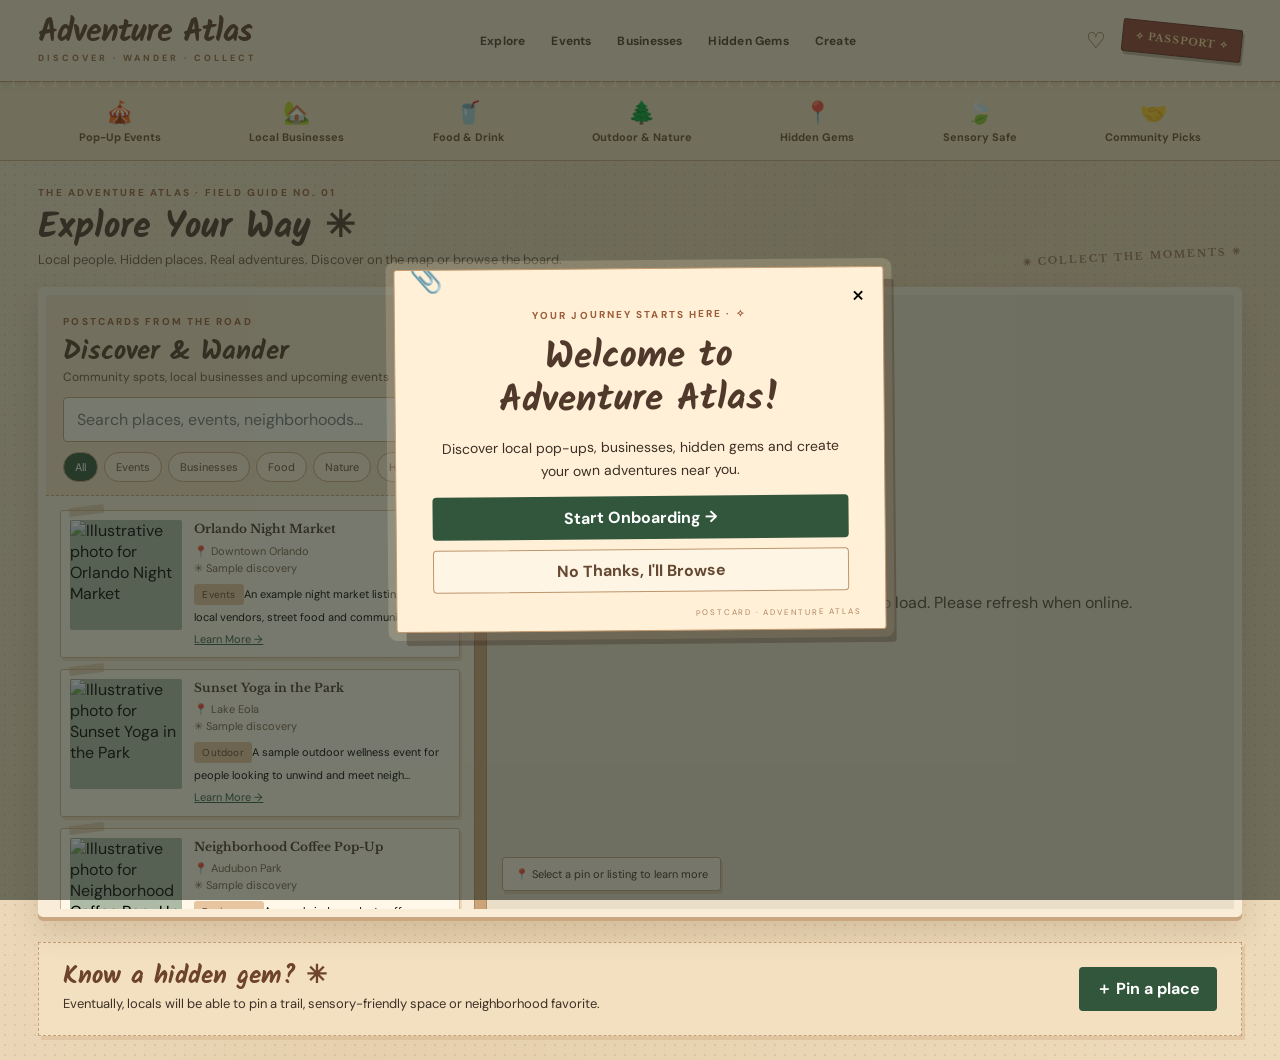
==== index.html @ ebac604a "Add files via upload" ====
<!doctype html>
<html lang="en">
<head>
<meta charset="utf-8">
<meta name="viewport" content="width=device-width, initial-scale=1">
<title>Adventure Atlas | Your travel journal for local discoveries</title>
<link rel="preconnect" href="https://fonts.googleapis.com">
<link rel="preconnect" href="https://fonts.gstatic.com" crossorigin>
<link href="https://fonts.googleapis.com/css2?family=DM+Sans:wght@400;500;600;700&family=Kalam:wght@400;700&family=Libre+Baskerville:wght@400;700&display=swap" rel="stylesheet">

<link rel="stylesheet" href="https://unpkg.com/leaflet@1.9.4/dist/leaflet.css">
<style>
:root{--paper:#f7ead5;--cream:#fff4df;--forest:#274932;--leaf:#56744a;--rust:#c45e36;--ink:#302e26;--stroke:#d5b88f;--shadow:0 7px 24px #382c1a22}*{box-sizing:border-box}body{margin:0;background:#e9d6b7;color:var(--ink);font-family:'DM Sans',sans-serif;background-image:radial-gradient(#866b4726 .65px,transparent .7px);background-size:9px 9px}button,input,select{font:inherit}button{cursor:pointer}button:focus-visible,input:focus-visible,select:focus-visible,a:focus-visible{outline:3px solid #137eaa;outline-offset:3px}a{color:inherit}h1,h2,h3{font-family:'Kalam',cursive;margin:0;line-height:1.15}header{height:75px;background:#faecd6;display:flex;align-items:center;justify-content:space-between;padding:0 3%;border-bottom:2px solid #d9b995;gap:16px;position:relative;z-index:3}.brand{font:700 31px/1 'Kalam',cursive;text-decoration:none;color:var(--forest);white-space:nowrap}.brand small{display:block;font:700 10px 'DM Sans',sans-serif;letter-spacing:3px;text-align:center}.nav{display:flex;gap:clamp(10px,2vw,30px);align-items:center}.nav a{text-decoration:none;font-size:13px;font-weight:700}.nav a:hover{text-decoration:underline}.header-actions{display:flex;align-items:center;gap:10px}.passport{background:#9e3932;color:#ffdf9d;border:2px solid #7c2b25;transform:rotate(6deg);border-radius:4px;padding:9px 12px;font-size:11px;font-weight:700;box-shadow:3px 3px #63413055}.plain-icon{border:0;background:transparent;font-size:22px;color:var(--forest)}.reminder{display:none;min-height:30px;background:#edcba7;text-align:center;padding:6px 42px;font-size:12px;position:relative;border-bottom:1px solid #c9a67e}.reminder button{border:0;background:none;text-decoration:underline;color:var(--forest);font-weight:700}.reminder .close-reminder{position:absolute;right:18px;top:2px;font-size:20px;text-decoration:none}.categories{display:flex;align-items:center;justify-content:space-around;gap:8px;padding:9px 3%;background:#f6e4ca;border-bottom:1px solid var(--stroke);flex-wrap:wrap}.category{border:0;background:transparent;color:var(--forest);font-size:11px;font-weight:700;padding:5px 9px;border-radius:8px}.category span{display:block;font-size:22px;margin-bottom:3px}.category:hover,.category.selected{background:#e7d1af}.intro{padding:13px 3% 10px;display:flex;justify-content:space-between;align-items:end;gap:16px}.intro h1{font-size:31px}.intro p{font-size:13px;margin:3px 0}.intro-note{font:20px 'Kalam',cursive;color:#506f48;transform:rotate(-3deg)}.workspace{display:flex;height:min(70vh,730px);min-height:490px;margin:0 3% 25px;background:var(--cream);border:7px solid #f8ead2;border-radius:14px;box-shadow:var(--shadow);overflow:hidden;position:relative}.sidebar{width:36%;min-width:250px;max-width:70%;display:flex;flex-direction:column;background:#fff2db;overflow:hidden}.sidehead{padding:17px 17px 12px;border-bottom:1px solid var(--stroke);flex:none}.sidehead h2{font-size:24px}.sidehead p{font-size:12px;margin:2px 0 12px}.search{width:100%;padding:11px 13px;border:1px solid #c9ab84;border-radius:10px;background:#fffaf0}.filterbar{display:flex;gap:6px;overflow-x:auto;padding:10px 0 1px}.filter{white-space:nowrap;border:1px solid #cbaa81;border-radius:18px;background:#fff9ee;padding:7px 11px;font-size:11px}.filter.active{background:var(--forest);color:white}.feed{padding:13px;overflow-y:auto;flex:1;scrollbar-color:#bda07a transparent}.listing{display:grid;grid-template-columns:112px 1fr;gap:11px;text-align:left;width:100%;border:1px solid #e1c7a3;border-radius:11px;background:#fff9ee;padding:8px;margin-bottom:11px;box-shadow:0 2px 4px #523a1a13}.listing:hover,.listing.active{border-color:#55784e;box-shadow:0 0 0 2px #55784e33}.listing img{width:112px;height:110px;object-fit:cover;border-radius:7px;background:#a5b9a2}.listing strong{font-size:13px;display:block;margin-bottom:5px}.listing .meta{display:block;font-size:11px;color:#695d49;line-height:1.55}.pill{display:inline-block;font-size:10px;background:#eac7a4;border-radius:14px;padding:4px 8px;margin-top:7px}.listing .teaser{font-size:11px;line-height:1.4;margin:5px 0 0}.empty{padding:22px;color:#725c45;font-size:13px}.dragbar{width:13px;flex:none;cursor:col-resize;background:#d3b38d;position:relative;display:grid;place-items:center;touch-action:none}.dragbar:after{content:'⋮';font-size:29px;color:#6f5134;background:#f9e9d0;border-radius:12px;line-height:34px;height:36px}.dragbar:hover{background:#b38d62}.mapwrap{flex:1;min-width:0;position:relative;background:#cbd8bd;overflow:hidden}.map{width:100%;height:100%;background:#c7d6bb}.map-note{position:absolute;z-index:400;right:15px;top:15px;padding:9px 14px;background:#fff0d1;box-shadow:var(--shadow);transform:rotate(3deg);font:19px 'Kalam',cursive;pointer-events:none}.map-legend{position:absolute;z-index:400;bottom:18px;left:15px;background:#fff6e8e8;border-radius:9px;padding:9px 12px;font-size:11px;box-shadow:var(--shadow)}.map-fallback{position:absolute;inset:0;display:none;place-items:center;background:linear-gradient(145deg,#bcd0ad,#a5c3b9);color:var(--forest);text-align:center;padding:25px}.map-fallback p{max-width:350px}.board-footer{padding:5px 3% 32px;display:flex;justify-content:space-between;gap:20px;align-items:center}.board-footer h2{font-size:25px}.board-footer p{font-size:13px;margin:4px 0}.action{border:0;background:var(--forest);color:white;border-radius:10px;padding:11px 17px;font-weight:700}.action:hover{background:#3f6748}.outline{border:1px solid #bb9469;border-radius:10px;padding:10px 15px;background:#fff3dd;color:var(--forest);font-weight:700}.overlay{position:fixed;inset:0;z-index:1000;background:#22291f9c;display:grid;place-items:center;padding:18px}.dialog{position:relative;width:min(490px,100%);max-height:92vh;overflow:auto;background:#fff0d8;border:2px solid #d3ad7c;border-radius:6px;padding:34px 36px;box-shadow:10px 13px 0 #342b1e50;transform:rotate(-.5deg);text-align:center}.dialog:before{content:'📎';position:absolute;left:14px;top:-10px;font-size:27px}.dialog h2{font-size:37px}.dialog p{font-size:14px;line-height:1.65}.dialog .action,.dialog .outline{display:block;width:100%;margin-top:10px}.x{position:absolute;right:12px;top:9px;background:transparent;border:0;font-size:26px}.formfield{text-align:left;margin:15px 0}.formfield label{display:block;font-size:13px;font-weight:700;margin-bottom:6px}.formfield input{width:100%;border:1px solid #bd9e76;background:#fffaf0;border-radius:8px;padding:11px}.chips{display:flex;flex-wrap:wrap;gap:8px}.chip{border:1px solid #bda07d;background:#fff9ee;padding:8px 11px;border-radius:20px;font-size:12px}.chip[aria-pressed=true]{background:var(--forest);color:white}.hidden{display:none!important}.detail{width:min(590px,100%);text-align:left;transform:none;padding:20px 23px 24px}.detail img{width:100%;height:215px;object-fit:cover;border-radius:8px;margin-bottom:12px}.detail h2{font-size:31px}.detail p{margin:9px 0}.detail-actions{display:flex;gap:8px;flex-wrap:wrap;margin-top:16px}.detail-actions button{flex:1;min-width:130px}.detail .x{background:#fff5e5;border-radius:50%;width:32px;height:32px;z-index:1}.detail-tag{color:#8e452e;font-size:12px;font-weight:700}.small{font-size:12px!important;color:#6a5946}.leaflet-container{font-family:'DM Sans',sans-serif!important}.leaflet-popup-content-wrapper{background:#fff3dd!important;border-radius:9px!important}.leaflet-popup-content{margin:12px!important}.leaflet-control-attribution{font-size:10px!important}.marker{width:33px;height:33px;border-radius:50% 50% 50% 0;transform:rotate(-45deg);border:2px solid #fff8e7;display:grid;place-items:center;box-shadow:1px 2px 4px #33452b66}.marker span{transform:rotate(45deg);font-size:16px}.mobile-switch{display:none}@media(max-width:850px){.nav{display:none}.brand{font-size:26px}.intro-note{display:none}.sidebar{width:44%}.listing{grid-template-columns:90px 1fr}.listing img{width:90px;height:100px}}@media(max-width:650px){header{height:64px}.categories{justify-content:flex-start;flex-wrap:nowrap;overflow-x:auto}.category{min-width:90px}.intro h1{font-size:27px}.workspace{height:72vh;min-height:500px;display:block}.sidebar{position:absolute;z-index:450;bottom:0;left:0;width:100%!important;max-width:none;min-width:0;height:47%;border-top:6px solid #d2ae81;border-radius:14px 14px 0 0;box-shadow:0 -5px 15px #3c402333}.sidebar.expanded{height:82%}.sidehead{padding:10px 12px}.sidehead h2{font-size:21px}.sidehead p{display:none}.feed{padding:9px}.dragbar{display:none}.mapwrap{height:100%;width:100%}.mobile-switch{display:block;position:absolute;z-index:460;bottom:calc(47% + 5px);left:50%;transform:translateX(-50%);background:#fff3dc;border:1px solid #b99b77;border-radius:20px;padding:5px 17px;font-size:12px;font-weight:700}.workspace:has(.expanded) .mobile-switch{bottom:calc(82% + 5px)}.map-note{font-size:15px}.map-legend{display:none}.board-footer{display:block}.board-footer button{margin-top:10px}.dialog{padding:29px 20px}.dialog h2{font-size:30px}}

/* The map is a paper illustration, deliberately not a live geographic map. */
:root{--paper:#edf0df;--cream:#f6f2df;--forest:#244c36;--leaf:#4e8055;--stroke:#b6b99a}
body{background-color:#dbe4cc;background-image:radial-gradient(#68865b20 .7px,transparent .8px);}
header{background:#edf0dc;border-color:#b2c3a3}.categories{background:#e4ead5}.sidebar{background:#f0f1df}.sidehead{background:#eaf0dd}.listing{background:#faf8e9;border-color:#c8d0b3}.listing:hover,.listing.active{border-color:#4c8055}.filter.active,.action{background:#28573c}.workspace{border-color:#e4ead4}.dragbar{background:#a2b58e}.reminder{background:#d3dfbc}.mapwrap,.map{background:#c3d4b0}.map{position:relative;overflow:hidden;isolation:isolate}.map-art{position:absolute;inset:0;background-color:#c9d9b7;background-image:linear-gradient(90deg,#9fbd9b38 1px,transparent 1px),linear-gradient(#9fbd9b38 1px,transparent 1px),radial-gradient(ellipse at 45% 48%,#e5dfb4 0 14%,transparent 15%);background-size:53px 53px,53px 53px,100% 100%;overflow:hidden}.map-lake{position:absolute;background:#8db9ba;border:4px solid #c1d5bb;filter:drop-shadow(0 2px 0 #7da2a0);border-radius:58% 42% 54% 46%}.lake-one{left:5%;top:48%;width:23%;height:19%;transform:rotate(-17deg)}.lake-two{right:9%;top:8%;width:25%;height:16%;transform:rotate(16deg)}.map-park{position:absolute;border-radius:45%;background:#a6c59a;box-shadow:inset 0 0 0 2px #90b98766}.park-one{left:38%;top:8%;width:20%;height:27%;transform:rotate(-25deg)}.park-two{right:3%;bottom:3%;width:24%;height:28%;transform:rotate(20deg)}.road{position:absolute;width:145%;height:13px;background:#f8ecd0;border:2px solid #e2d6b7;left:-20%;top:50%;border-radius:50%;box-shadow:0 2px 0 #a0b28d55}.road-one{transform:rotate(23deg)}.road-two{transform:rotate(-31deg)}.road-three{transform:rotate(74deg);top:42%;left:-12%}.road-four{transform:rotate(-4deg);top:74%}.map-lettering{position:absolute;left:37%;top:45%;font:clamp(16px,2.2vw,28px) Kalam,cursive;color:#335b3b;transform:rotate(-7deg);text-shadow:2px 2px #e9edda}.map-compass{position:absolute;right:16px;bottom:14px;font:700 16px Kalam,cursive;color:#31533b}.illustrated-pin{position:absolute;z-index:2;transform:translate(-50%,-100%);border:2px solid #fff5df;border-radius:50% 50% 50% 5%;rotate:-45deg;width:40px;height:40px;background:var(--pin);color:white;box-shadow:2px 3px 5px #34503866;display:grid;place-items:center}.illustrated-pin span{rotate:45deg;font-size:19px}.illustrated-pin:hover,.illustrated-pin.focused{outline:3px solid #f9f1d9;outline-offset:3px;filter:brightness(1.12)}.passport-dialog{max-width:390px}.passport-cover{background:#a4483d;color:#f5dfaa;border:4px double #e5bc79;border-radius:7px;width:155px;height:185px;margin:0 auto 17px;display:flex;flex-direction:column;align-items:center;justify-content:center;font:35px Georgia,serif;box-shadow:5px 5px 0 #81574455;transform:rotate(-4deg)}.passport-cover span{font:700 17px Georgia,serif;letter-spacing:2px;margin:8px 0}.passport-cover small{font:9px 'DM Sans',sans-serif;letter-spacing:1px}.stamp-placeholder{display:inline-block;border:3px dashed #9a6a50;border-radius:50%;width:125px;height:125px;padding:25px 5px;margin-top:9px;transform:rotate(10deg);font:700 11px/1.6 'DM Sans',sans-serif;color:#956048}

/* Warm paper palette: green is reserved for actions and onboarding. */
:root{--paper:#f7ead5;--cream:#fff4df;--forest:#31553b;--leaf:#56744a;--rust:#c45e36;--stroke:#d5b88f}
body{background:#e9d6b7;color:#302e26}
header{background:#faecd6;border-color:#d9b995}
.brand{color:#573c2a}
.plain-icon{color:#68462e}
.categories{background:#f6e4ca}
.category{color:#67452f}
.category:hover,.category.selected{background:#efd1a9}
.workspace{background:#fff4df;border-color:#f8ead2}
.sidebar{background:#fff2db}
.sidehead{background:#f9e6c9}
.listing{background:#fff9ee;border-color:#e1c7a3}
.listing:hover,.listing.active{border-color:#b8744d;box-shadow:0 0 0 2px #bc794b33}
.dragbar{background:#d3b38d}
.reminder{background:#d9e5ca;border-bottom-color:#afc29e;color:#2c4933}
.reminder button{color:#285239}
.filter.active,.action{background:#31553b;color:#fff}
.action:hover{background:#426c4c}
.outline{color:#67452f}
.dialog{background:#fff0d8;border-color:#d3ad7c}
/* Only the onboarding dialog gets the light sage-green paper. */
.dialog:has(#onboardingContent:not(.hidden)){background:#e7efda;border-color:#b4c7a5}
.dialog:has(#onboardingContent:not(.hidden)) .formfield input{background:#fbfff6;border-color:#a4ba98}
.dialog:has(#onboardingContent:not(.hidden)) .chip{background:#f5f8ed;border-color:#b7c9a9}
.dialog:has(#onboardingContent:not(.hidden)) .chip[aria-pressed=true]{background:#31553b;color:white}
/* Keep the map illustrated and softly earthy rather than a green block. */
.mapwrap,.map{background:#dfd1aa}
.map-art{background-color:#dfd5b4;background-image:linear-gradient(90deg,#b59d7c2b 1px,transparent 1px),linear-gradient(#b59d7c2b 1px,transparent 1px),radial-gradient(ellipse at 45% 48%,#e9d7ad 0 14%,transparent 15%)}
.map-park{background:#b7c5a0;box-shadow:inset 0 0 0 2px #9fb28c66}
.map-lake{border-color:#d7d5b5}
.road{background:#f9e8c7;border-color:#e2c99d}
.map-lettering,.map-compass{color:#73543a}

/* Slightly more detailed paper-map illustration; map pins stay clickable. */
.sketch-map{position:absolute;inset:0;width:100%;height:100%;display:block;filter:saturate(.84)}
.map-art{background:#e7d8b9}
.map-caption{position:absolute;left:14px;bottom:12px;font-size:10px;letter-spacing:.04em;color:#765e43;background:#fff4decc;padding:5px 8px;border-radius:3px}
.map-compass{z-index:1;background:#fff4decc;padding:5px 8px;border-radius:3px}
/* Real map, styled to fit the warm paper-and-nature palette. */
.mapwrap,.map{background:#e9dfc8}
.map{isolation:auto}
.leaflet-container{background:#e9dfc8!important}
.leaflet-tile-pane{filter:saturate(.77) sepia(.12) contrast(.96)}
.leaflet-control-zoom a{background:#fff2dc!important;color:#36533d!important;border-color:#d4b48b!important}
.leaflet-control-attribution{background:#fff5e4d9!important;color:#5d503d!important}
.atlas-pin-wrap{background:transparent;border:0}
.atlas-pin{width:34px;height:34px;display:grid;place-items:center;background:var(--pin);border:2px solid #fff7e9;border-radius:50% 50% 50% 3px;transform:rotate(-45deg);box-shadow:1px 3px 6px #463a2b77}
.atlas-pin span{transform:rotate(45deg);font-size:17px}
.map-load-error{display:grid;place-items:center;height:100%;padding:24px;text-align:center;color:#4e4435}

/* Vintage travel journal direction: subtle ephemera, not a distressed interface. */
:root{--paper:#f2e2c8;--cream:#fff3dc;--forest:#31563c;--leaf:#668063;--rust:#b65b36;--ink:#3c3026;--stroke:#c7a47d;--shadow:0 8px 22px #49321e24}
body{background-color:#e5d0af;color:var(--ink);background-image:radial-gradient(#805a3720 .8px,transparent .9px),linear-gradient(120deg,#f3e2c8 0%,#e6d0ad 52%,#eedbbb 100%);background-size:10px 10px,100% 100%}
header{height:82px;background:#f6e6cb;border-bottom:1px solid #bb9469;box-shadow:0 3px 8px #5d3e2222}
header:after{content:"";position:absolute;bottom:-6px;left:0;right:0;height:6px;background:radial-gradient(circle at 6px -1px,transparent 7px,#f6e6cb 7.4px) 0 0/14px 7px repeat-x;pointer-events:none}
.brand{font-family:'Kalam',cursive;font-size:32px;color:#5c3c2a;letter-spacing:-1px}.brand small{font-size:9px;letter-spacing:3px;color:#98613d;margin-top:3px}
.nav a{font-size:12px;color:#4c3c2d;letter-spacing:.02em}.nav a:hover{color:#a4522d}
.passport{background:#8d3e31;border:1px solid #672b25;border-radius:3px;box-shadow:2px 3px 0 #56362655;letter-spacing:1px;font-family:'Libre Baskerville',serif;font-size:10px}
.reminder{background:#dfe8d3;border-bottom:1px solid #a8bb9c;min-height:28px;padding:5px 40px}
.categories{background:#f0ddbd;border-bottom:1px solid #c6a37b;padding:11px 3%}.category{color:#684a35}.category:hover,.category.selected{background:#f9ebd2;box-shadow:inset 0 0 0 1px #c7a783}
.eyebrow{font:700 10px/1.5 'DM Sans',sans-serif;letter-spacing:2.1px;color:#9b5c38;margin-bottom:7px}
.intro{padding:24px 3% 16px;position:relative}.intro:after{content:"✳  COLLECT THE MOMENTS  ✳";font:700 10px 'Libre Baskerville',serif;letter-spacing:2px;color:#9a7151;transform:rotate(-3deg);margin-bottom:8px}
.intro h1{font-size:36px;color:#4d3729}.intro p{color:#6c5846;font-size:13px}
.workspace{border:8px solid #f9edd8;border-radius:5px;box-shadow:0 4px 0 #cba780,0 14px 30px #674c302e;background:#f9edda;position:relative}
.workspace:before{content:"";position:absolute;z-index:450;left:48%;top:-13px;width:70px;height:17px;background:#d3a77d88;transform:rotate(-6deg);pointer-events:none;clip-path:polygon(0 6%,100% 0,97% 100%,3% 92%)}
.sidebar{background:#f9edda}.sidehead{background:#f2dfc1;border-bottom:1px dashed #c7a27b;padding-top:19px}.sidehead h2{font-size:27px;color:#513927}.sidehead p{color:#69533e}
.search{background:#fff9ed;border:1px solid #c5a17b;border-radius:4px}.filter{background:#fbecd5;border-color:#c9a47d;color:#634a36}.filter.active,.action{background:#31563c;color:#fff}.action:hover{background:#426a4b}
.feed{background-image:radial-gradient(#aa87531a .65px,transparent .7px);background-size:9px 9px;padding:14px}
.listing{background:#fff8e9;border:1px solid #d5b68e;border-radius:3px;box-shadow:2px 3px 0 #d9b99166;position:relative;overflow:visible;padding:9px;gap:12px}
.listing:before{content:"";position:absolute;left:8px;top:-5px;width:35px;height:9px;background:#d2aa7c77;transform:rotate(-7deg);pointer-events:none}
.listing:hover,.listing.active{border-color:#a15b37;box-shadow:2px 3px 0 #d5a36f77,0 0 0 1px #c7895e}
.listing img{border-radius:2px;filter:saturate(.82) sepia(.08)}.listing strong{font-family:'Libre Baskerville',Georgia,serif;font-size:12px;line-height:1.45;color:#4b3428}.listing .meta{color:#7a614b}.pill{background:#e8c5a1;color:#673e2b;border-radius:3px;letter-spacing:.02em}
.dragbar{background:#cba47a;border-left:1px solid #b48b61;border-right:1px solid #b48b61}.dragbar:after{background:#f9ead2;color:#745438}
.mapwrap{background:#e4d6b8}.map{border:0}.leaflet-tile-pane{filter:saturate(.78) sepia(.19) contrast(.95)}
.leaflet-container{font-family:'DM Sans',sans-serif}.leaflet-control-zoom a{background:#fff1d7!important;color:#31563c!important}.leaflet-control-attribution{font-size:10px!important}
.map-legend{border:1px solid #c6a37b;background:#fff5e4f2;border-radius:3px;box-shadow:2px 3px 0 #8c6c4b33}
.board-footer{margin:8px 3% 24px;padding:19px 24px;background:#f3e0c0;border:1px dashed #c5a078;box-shadow:3px 4px 0 #d4b28b77}.board-footer h2{color:#6d432b}
.dialog{background:#fff0d7;border:1px solid #c59a6d;border-radius:3px;box-shadow:10px 13px 0 #39291c55,0 0 0 8px #f9e5c433;padding:38px 36px}
.dialog:after{content:"POSTCARD  ·  ADVENTURE ATLAS";position:absolute;right:24px;bottom:12px;font-size:8px;letter-spacing:1.8px;color:#b0855f;pointer-events:none}
.dialog h2{color:#50382a}.dialog .eyebrow{margin-bottom:15px}.dialog:has(#onboardingContent:not(.hidden)){background:#e4edda;border-color:#a6b999}.dialog:has(#onboardingContent:not(.hidden)):after{color:#6b8b6b}
.passport-dialog{background:#f5e5ca}.passport-cover{background:#873e32;box-shadow:4px 5px 0 #58342955;border:2px double #d6a56a}.stamp-placeholder{border:3px double #a45c42;color:#9a4c37;transform:rotate(-8deg)}
.outline{background:#fff5e4;border-color:#bc966f;color:#654832;border-radius:4px}.action{border-radius:4px}
.detail img{border-radius:3px;filter:saturate(.85) sepia(.08)}
@media(max-width:850px){.intro:after{display:none}.brand{font-size:26px}.workspace{border-width:5px}.eyebrow{font-size:9px}}
@media(max-width:650px){header{height:70px}.intro{padding-top:18px}.intro h1{font-size:30px}.dialog{padding:28px 22px}.workspace:before{display:none}}

</style>
</head>
<body>
<header><a class="brand" href="#top">Adventure Atlas<small>DISCOVER · WANDER · COLLECT</small></a><nav class="nav" aria-label="Main navigation"><a href="#explore">Explore</a><a href="#explore">Events</a><a href="#explore">Businesses</a><a href="#explore">Hidden Gems</a><a href="#share">Create</a></nav><div class="header-actions"><button class="plain-icon" id="savedButton" aria-label="Show saved places">♡</button><button class="passport" id="passportButton">✧ PASSPORT ✧</button></div></header>
<div class="reminder" id="reminder">Want a more personalized adventure? <button id="reminderStart">Complete onboarding →</button><button class="close-reminder" id="reminderClose" aria-label="Dismiss onboarding reminder">×</button></div>
<div class="categories" id="top"><button class="category" data-filter="Events"><span>🎪</span>Pop-Up Events</button><button class="category" data-filter="Businesses"><span>🏡</span>Local Businesses</button><button class="category" data-filter="Food"><span>🥤</span>Food & Drink</button><button class="category" data-filter="Outdoor"><span>🌲</span>Outdoor & Nature</button><button class="category" data-filter="Hidden Gems"><span>📍</span>Hidden Gems</button><button class="category" data-filter="Sensory Safe"><span>🍃</span>Sensory Safe</button><button class="category" data-filter="All"><span>🤝</span>Community Picks</button></div>
<section class="intro"><div><div class="eyebrow">THE ADVENTURE ATLAS · FIELD GUIDE NO. 01</div><h1>Explore Your Way ✳</h1><p>Local people. Hidden places. Real adventures. Discover on the map or browse the board.</p></div></section>
<main class="workspace" id="explore"><section class="sidebar" id="sidebar" aria-label="Scrollable discovery board"><div class="sidehead"><div class="eyebrow">POSTCARDS FROM THE ROAD</div><h2>Discover & Wander</h2><p>Community spots, local businesses and upcoming events</p><input class="search" id="search" type="search" placeholder="Search places, events, neighborhoods…" aria-label="Search listings"><div class="filterbar" id="filters"><button class="filter active" data-filter="All">All</button><button class="filter" data-filter="Events">Events</button><button class="filter" data-filter="Businesses">Businesses</button><button class="filter" data-filter="Food">Food</button><button class="filter" data-filter="Outdoor">Nature</button><button class="filter" data-filter="Hidden Gems">Hidden Gems</button><button class="filter" data-filter="Sensory Safe">Sensory Safe</button></div></div><div class="feed" id="feed" aria-live="polite"></div></section><div class="dragbar" id="dragbar" role="separator" tabindex="0" aria-label="Resize listings and map" aria-orientation="vertical" aria-valuemin="25" aria-valuemax="70" aria-valuenow="36"></div><div class="mapwrap"><div class="map" id="map" aria-label="Interactive map of Orlando with sample discovery pins"></div><div class="map-legend">📍 Select a pin or listing to learn more</div></div><button class="mobile-switch" id="mobileSwitch">Expand listings ↑</button></main>
<section class="board-footer" id="share"><div><h2>Know a hidden gem? ✳</h2><p>Eventually, locals will be able to pin a trail, sensory-friendly space or neighborhood favorite.</p></div><button class="action" id="contribute">＋ Pin a place</button></section>
<div class="overlay" id="welcomeOverlay"><section class="dialog" role="dialog" aria-modal="true" aria-labelledby="welcomeTitle"><button class="x" id="welcomeX" aria-label="Close welcome popup">×</button><div id="welcomeContent"><div class="eyebrow">YOUR JOURNEY STARTS HERE · ✧</div><h2 id="welcomeTitle">Welcome to<br>Adventure Atlas!</h2><p>Discover local pop-ups, businesses, hidden gems and create your own adventures near you.</p><button class="action" id="startOnboarding">Start Onboarding →</button><button class="outline" id="skipWelcome">No Thanks, I'll Browse</button></div><div id="onboardingContent" class="hidden"><div class="eyebrow">MAKE IT YOURS · TRAVEL NOTES</div><h2 id="onboardingTitle">Let's Personalize<br>Your Adventure!</h2><p>Just a few quick questions to help you discover new places.</p><div class="formfield"><label for="zip">What's your ZIP code?</label><input id="zip" inputmode="numeric" maxlength="5" placeholder="e.g. 32801"></div><div class="formfield"><label>What are you interested in?</label><div class="chips" id="interestChips"><button class="chip" aria-pressed="false">Pop-Up Events</button><button class="chip" aria-pressed="false">Food & Drink</button><button class="chip" aria-pressed="false">Outdoor & Nature</button><button class="chip" aria-pressed="false">Local Businesses</button><button class="chip" aria-pressed="false">Hidden Gems</button><button class="chip" aria-pressed="false">Sensory Safe</button></div></div><button class="action" id="saveOnboarding">Save Preferences →</button><button class="outline" id="skipOnboarding">Skip for Now</button></div></section></div>
<div class="overlay hidden" id="detailOverlay"><section class="dialog detail" role="dialog" aria-modal="true" aria-labelledby="detailTitle"><button class="x" id="detailClose" aria-label="Close place details">×</button><img id="detailImage" src="" alt=""><span class="detail-tag" id="detailCategory"></span><h2 id="detailTitle"></h2><p class="small" id="detailLocation"></p><p id="detailDescription"></p><p class="small" id="detailAccess"></p><div class="detail-actions"><button class="action" id="detailSave">♡ Save</button><button class="outline" id="detailShare">↗ Share</button><button class="outline" id="detailAdd">＋ Add to Adventure</button></div></section></div>

<div class="overlay hidden" id="passportOverlay"><section class="dialog passport-dialog" role="dialog" aria-modal="true" aria-labelledby="passportTitle"><button class="x" id="passportClose" aria-label="Close passport">×</button><div class="passport-cover">✳<br><span>ADVENTURE<br>PASSPORT</span><small>FIELD NOTES · VOL. 01</small></div><h2 id="passportTitle">Your Adventure Passport</h2><p>A place for stamps from destinations you discover. Coming in a future version!</p><div class="stamp-placeholder">✳<br>FIRST STAMP<br>COMING SOON</div></section></div>
<script src="https://unpkg.com/leaflet@1.9.4/dist/leaflet.js"></script>
<script>
// Sample locations and images are illustrative, not verified active events.
const places=[
{id:1,name:'Orlando Night Market',area:'Downtown Orlando',type:'Events',tags:['Events','Food'],lat:28.5447,lng:-81.3733,emoji:'🎪',color:'#c35d39',image:'https://images.unsplash.com/photo-1511795409834-ef04bbd61622?w=600&q=80',description:'An example night market listing with local vendors, street food and community gatherings.',access:'Accessibility details would be provided by the organizer.'},
{id:2,name:'Sunset Yoga in the Park',area:'Lake Eola',type:'Outdoor',tags:['Events','Outdoor'],lat:28.5433,lng:-81.3715,emoji:'🌿',color:'#527747',image:'https://images.unsplash.com/photo-1506126613408-eca07ce68773?w=600&q=80',description:'A sample outdoor wellness event for people looking to unwind and meet neighbors.',access:'Visitors could check terrain, crowd size and sensory information.'},
{id:3,name:'Neighborhood Coffee Pop-Up',area:'Audubon Park',type:'Businesses',tags:['Businesses','Food'],lat:28.5687,lng:-81.3438,emoji:'☕',color:'#a76a38',image:'https://images.unsplash.com/photo-1442512595331-e89e73853f31?w=600&q=80',description:'A sample independent coffee pop-up featuring seasonal drinks and small makers.',access:'Ask the organizer about seating, noise and step-free entry.'},
{id:4,name:'Art in the Alley',area:'Thornton Park',type:'Hidden Gems',tags:['Hidden Gems','Events'],lat:28.5401,lng:-81.3634,emoji:'🎨',color:'#ba4e48',image:'https://images.unsplash.com/photo-1547891654-e66ed7ebb968?w=600&q=80',description:'A community-submitted art walk idea with murals and unexpected creative corners.',access:'Outdoor walking conditions may vary.'},
{id:5,name:'Quiet Garden Corner',area:'Loch Haven Park',type:'Sensory Safe',tags:['Sensory Safe','Outdoor','Hidden Gems'],lat:28.5722,lng:-81.3652,emoji:'🍃',color:'#487f79',image:'https://images.unsplash.com/photo-1416879595882-3373a0480b5b?w=600&q=80',description:'An example community recommendation for a calmer outdoor break.',access:'Sensory-friendly status is a community suggestion, not a verified certification.'},
{id:6,name:'Weekend Makers Market',area:'Mills 50',type:'Events',tags:['Events','Businesses'],lat:28.5588,lng:-81.3642,emoji:'🧺',color:'#c35d39',image:'https://images.unsplash.com/photo-1470225620780-dba8ba36b745?w=600&q=80',description:'A sample weekend gathering for artists, makers and independent shops.',access:'Event details and accessibility information would need confirmation.'},
{id:7,name:'Shady Nature Walk',area:'Baldwin Park',type:'Outdoor',tags:['Outdoor','Hidden Gems'],lat:28.5675,lng:-81.3292,emoji:'🌲',color:'#527747',image:'https://images.unsplash.com/photo-1448375240586-882707db888b?w=600&q=80',description:'A sample leafy trail discovery for a low-key afternoon outdoors.',access:'Trail surfaces and accessibility have not been verified.'},
{id:8,name:'Little Bookshop Find',area:'College Park',type:'Businesses',tags:['Businesses','Hidden Gems'],lat:28.5771,lng:-81.3894,emoji:'📚',color:'#a76a38',image:'https://images.unsplash.com/photo-1507842217343-583bb7270b66?w=600&q=80',description:'A sample neighborhood bookshop listing with cozy shelves and local recommendations.',access:'Contact the business for current accessibility details.'},
{id:9,name:'Community Mural Spot',area:'Milk District',type:'Hidden Gems',tags:['Hidden Gems'],lat:28.5465,lng:-81.3508,emoji:'📸',color:'#ba4e48',image:'https://images.unsplash.com/photo-1579783902614-a3fb3927b6a5?w=600&q=80',description:'An example local pin where neighbors can share public art and lesser-known places.',access:'Community submissions should include accessibility notes when available.'}
];
const byId=id=>document.getElementById(id);let currentFilter='All',query='',selected=null;const markers=new Map();const saved=new Set();
function hideWelcome(showReminder=true){byId('welcomeOverlay').classList.add('hidden');if(showReminder)byId('reminder').style.display='block'}
function showOnboarding(){byId('welcomeContent').classList.add('hidden');byId('onboardingContent').classList.remove('hidden');byId('welcomeOverlay').classList.remove('hidden');byId('zip').focus()}
byId('welcomeX').onclick=()=>hideWelcome();byId('skipWelcome').onclick=()=>hideWelcome();byId('skipOnboarding').onclick=()=>hideWelcome();byId('startOnboarding').onclick=showOnboarding;byId('reminderStart').onclick=showOnboarding;byId('reminderClose').onclick=()=>byId('reminder').style.display='none';
document.querySelectorAll('.chip').forEach(chip=>chip.addEventListener('click',()=>chip.setAttribute('aria-pressed',chip.getAttribute('aria-pressed')==='true'?'false':'true')));
byId('saveOnboarding').onclick=()=>{const zip=byId('zip').value.trim();if(zip&&!/^\d{5}$/.test(zip)){byId('zip').setCustomValidity('Enter a five-digit ZIP code or leave it blank.');byId('zip').reportValidity();return}byId('zip').setCustomValidity('');hideWelcome(false);byId('reminder').style.display='none';const interest=Array.from(document.querySelectorAll('.chip[aria-pressed=true]')).map(el=>el.textContent);const first=interest[0]||'';const mapped={'Pop-Up Events':'Events','Food & Drink':'Food','Outdoor & Nature':'Outdoor','Local Businesses':'Businesses','Hidden Gems':'Hidden Gems','Sensory Safe':'Sensory Safe'};setFilter(mapped[first]||'All')};
function setFilter(value){currentFilter=value;document.querySelectorAll('[data-filter]').forEach(el=>{const on=el.dataset.filter===value;el.classList.toggle('active',on);el.classList.toggle('selected',on)});renderFeed()}
function renderFeed(){const matches=places.filter(p=>(currentFilter==='All'||p.tags.includes(currentFilter))&&(`${p.name} ${p.area} ${p.description}`.toLowerCase().includes(query)));byId('feed').innerHTML=matches.length?matches.map(p=>`<button class="listing ${selected===p.id?'active':''}" data-place="${p.id}" aria-label="View ${p.name}"><img src="${p.image}" alt="Illustrative photo for ${p.name}" loading="lazy"><span><strong>${p.name}</strong><span class="meta">📍 ${p.area}<br>✳ Sample discovery</span><span class="pill">${p.type}</span><span class="teaser">${p.description.slice(0,75)}…</span><span class="meta" style="color:#315d42;margin-top:5px;text-decoration:underline">Learn More →</span></span></button>`).join(''):'<p class="empty">No sample spots match. Try another category or search.</p>';document.querySelectorAll('.listing').forEach(el=>el.onclick=()=>selectPlace(Number(el.dataset.place),true));markers.forEach((marker,id)=>{marker.setOpacity(matches.some(p=>p.id===id)?1:.28)})}
function selectPlace(id,openDetail=false){selected=id;const p=places.find(item=>item.id===id);if(liveMap&&p){liveMap.flyTo([p.lat,p.lng],Math.max(liveMap.getZoom(),13),{duration:.6})}renderFeed();if(openDetail)showDetail(id)}
function showDetail(id){selected=id;const p=places.find(item=>item.id===id);byId('detailImage').src=p.image;byId('detailImage').alt=`Illustrative image for ${p.name}`;byId('detailCategory').textContent=p.type+' · SAMPLE LISTING';byId('detailTitle').textContent=p.name;byId('detailLocation').textContent='📍 '+p.area ;byId('detailDescription').textContent=p.description;byId('detailAccess').textContent='Accessibility: '+p.access;byId('detailSave').textContent=saved.has(id)?'♥ Saved':'♡ Save';byId('detailOverlay').classList.remove('hidden');byId('detailClose').focus()}
byId('detailClose').onclick=()=>byId('detailOverlay').classList.add('hidden');byId('detailOverlay').addEventListener('click',e=>{if(e.target===byId('detailOverlay'))byId('detailClose').click()});byId('detailSave').onclick=()=>{if(saved.has(selected))saved.delete(selected);else saved.add(selected);byId('detailSave').textContent=saved.has(selected)?'♥ Saved':'♡ Save'};byId('detailShare').onclick=async()=>{const p=places.find(x=>x.id===selected);try{await navigator.clipboard.writeText(`${p.name} — ${p.area} (sample listing)`);byId('detailShare').textContent='✓ Copied'}catch{byId('detailShare').textContent='Share unavailable'}};byId('detailAdd').onclick=()=>{byId('detailAdd').textContent='✓ Added to draft adventure'};
byId('savedButton').onclick=()=>{query='';byId('search').value='';setFilter('All');byId('feed').innerHTML=saved.size?Array.from(saved).map(id=>{const p=places.find(x=>x.id===id);return `<button class="listing" data-place="${id}"><img src="${p.image}" alt=""><span><strong>${p.name}</strong><span class="meta">${p.area}</span><span class="pill">Saved</span></span></button>`}).join(''):'<p class="empty">No saved places yet. Open a listing and tap Save ♡</p>';document.querySelectorAll('.listing').forEach(el=>el.onclick=()=>selectPlace(Number(el.dataset.place),true))};
byId('passportButton').onclick=()=>{byId('passportOverlay').classList.remove('hidden');byId('passportClose').focus()};byId('passportClose').onclick=()=>byId('passportOverlay').classList.add('hidden');byId('contribute').onclick=()=>alert('Community submissions are planned for a later prototype.');byId('search').addEventListener('input',e=>{query=e.target.value.toLowerCase();renderFeed()});document.querySelectorAll('[data-filter]').forEach(el=>el.onclick=()=>setFilter(el.dataset.filter));
// The sidebar is adjustable on desktop using pointer dragging or keyboard arrows.
const sidebar=byId('sidebar'),dragbar=byId('dragbar'),workspace=byId('explore');let dragging=false;function resizeSidebar(clientX){if(window.innerWidth<=650)return;const box=workspace.getBoundingClientRect();const percent=Math.min(70,Math.max(25,((clientX-box.left)/box.width)*100));sidebar.style.width=percent+'%';dragbar.setAttribute('aria-valuenow',String(Math.round(percent)));}dragbar.addEventListener('pointerdown',e=>{dragging=true;dragbar.setPointerCapture(e.pointerId)});dragbar.addEventListener('pointermove',e=>{if(dragging)resizeSidebar(e.clientX)});dragbar.addEventListener('pointerup',()=>{dragging=false;});dragbar.addEventListener('keydown',e=>{if(e.key==='ArrowLeft'||e.key==='ArrowRight'){e.preventDefault();const p=parseFloat(sidebar.style.width)||36;resizeSidebar(workspace.getBoundingClientRect().left+workspace.clientWidth*(p+(e.key==='ArrowRight'?3:-3))/100)}});byId('mobileSwitch').onclick=()=>{const expanded=sidebar.classList.toggle('expanded');byId('mobileSwitch').textContent=expanded?'Show more map ↓':'Expand listings ↑';};
let liveMap;
function initMap(){
  // Initial launch area is Orlando; the brand and discovery system can expand later.
  // Map data © OpenStreetMap contributors. Example pins are illustrative, not verified venues.
  if(typeof L==='undefined'){
    byId('map').innerHTML='<div class="map-load-error">The map needs an internet connection to load. Please refresh when online.</div>';
    return;
  }
  liveMap=L.map('map',{zoomControl:false,scrollWheelZoom:true}).setView([28.5525,-81.3665],12);
  L.control.zoom({position:'bottomright'}).addTo(liveMap);
  L.tileLayer('https://{s}.tile.openstreetmap.org/{z}/{x}/{y}.png',{
    maxZoom:19,
    attribution:'&copy; <a href="https://www.openstreetmap.org/copyright">OpenStreetMap</a> contributors'
  }).addTo(liveMap);
  places.forEach(place=>{
    const marker=L.marker([place.lat,place.lng],{
      icon:L.divIcon({
        className:'atlas-pin-wrap',
        html:`<span class="atlas-pin" style="--pin:${place.color}"><span>${place.emoji}</span></span>`,
        iconSize:[38,44],iconAnchor:[19,40],popupAnchor:[0,-35]
      }),title:place.name
    }).addTo(liveMap);
    marker.on('click',()=>selectPlace(place.id,true));
    markers.set(place.id,marker);
  });
  new ResizeObserver(()=>liveMap.invalidateSize()).observe(byId('map'));
}
document.addEventListener('keydown',e=>{if(e.key==='Escape'){if(!byId('detailOverlay').classList.contains('hidden'))byId('detailClose').click();else if(!byId('passportOverlay').classList.contains('hidden'))byId('passportClose').click();else if(!byId('welcomeOverlay').classList.contains('hidden'))hideWelcome()}});renderFeed();initMap();
</script>
</body>
</html>
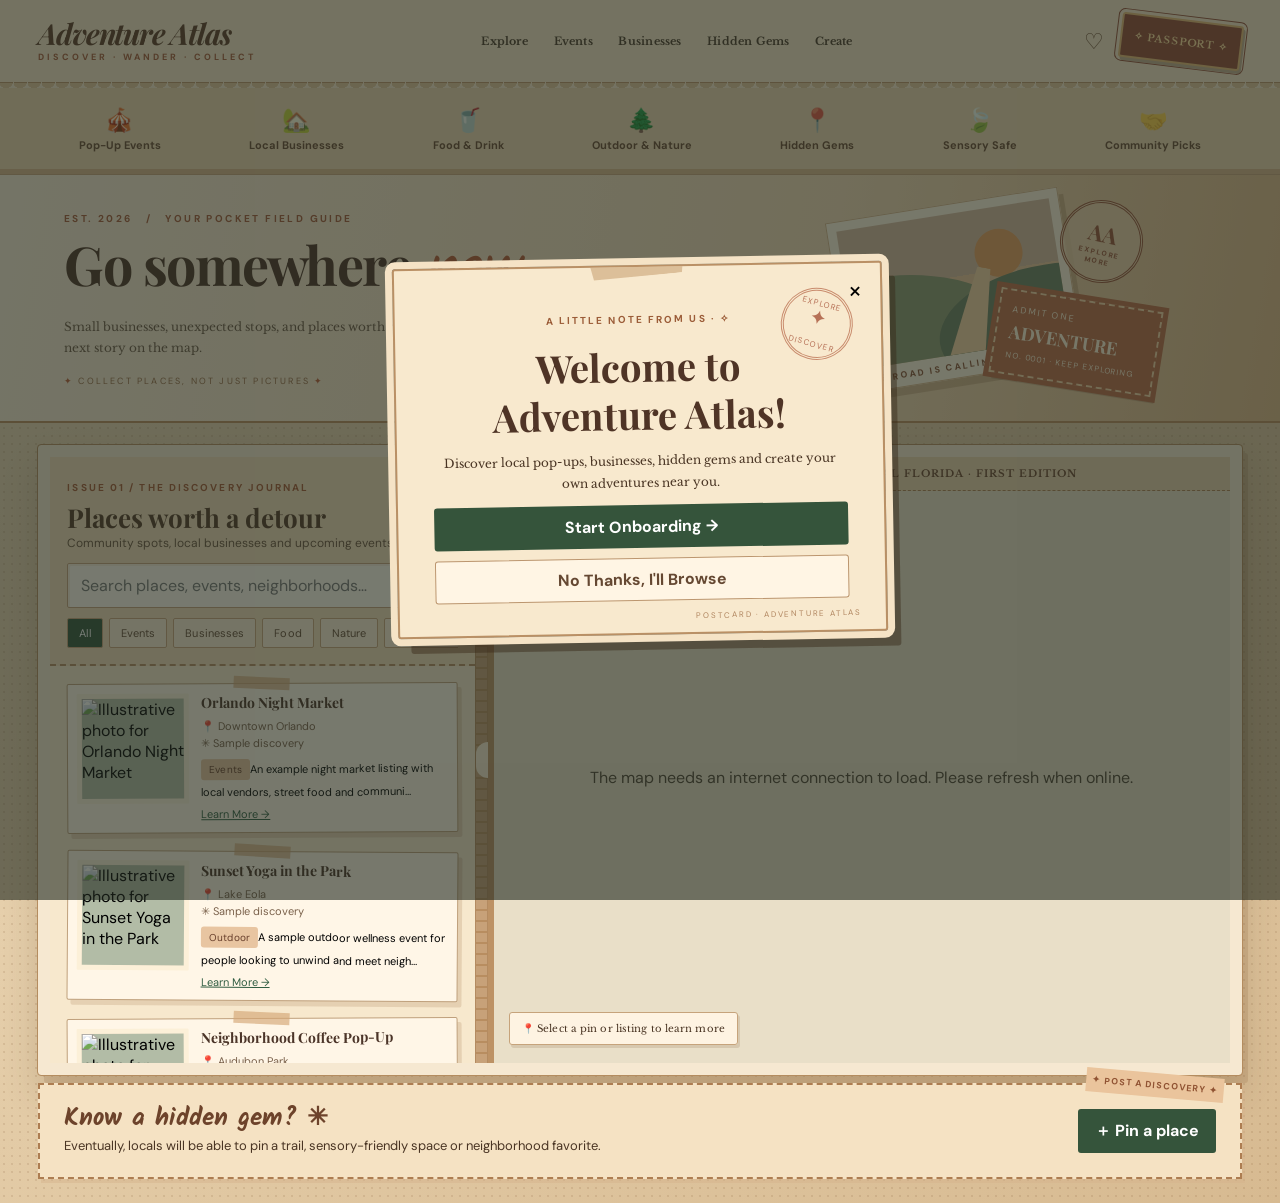
==== commit 14bb8a54: "Rename index 4.html to index.html" ====
--- a/index.html
+++ b/index.html
@@ -6,7 +6,7 @@
 <title>Adventure Atlas | Your travel journal for local discoveries</title>
 <link rel="preconnect" href="https://fonts.googleapis.com">
 <link rel="preconnect" href="https://fonts.gstatic.com" crossorigin>
-<link href="https://fonts.googleapis.com/css2?family=DM+Sans:wght@400;500;600;700&family=Kalam:wght@400;700&family=Libre+Baskerville:wght@400;700&display=swap" rel="stylesheet">
+<link href="https://fonts.googleapis.com/css2?family=DM+Sans:wght@400;500;600;700&family=Kalam:wght@400;700&family=Libre+Baskerville:wght@400;700&family=Playfair+Display:wght@500;600;700&display=swap" rel="stylesheet">
 
 <link rel="stylesheet" href="https://unpkg.com/leaflet@1.9.4/dist/leaflet.css">
 <style>
@@ -104,16 +104,75 @@
 @media(max-width:850px){.intro:after{display:none}.brand{font-size:26px}.workspace{border-width:5px}.eyebrow{font-size:9px}}
 @media(max-width:650px){header{height:70px}.intro{padding-top:18px}.intro h1{font-size:30px}.dialog{padding:28px 22px}.workspace:before{display:none}}
 
+
+/* Vintage travel redesign: larger compositional changes, not just palette swaps. */
+:root{--paper:#f2e0c2;--cream:#fff4df;--forest:#36523d;--rust:#bb5d38;--stroke:#bc9671;--ink:#493423}
+body{background:#d7ba91;background-image:radial-gradient(#79522b24 1px,transparent 1px),linear-gradient(145deg,#f1dfbf,#d7ba91);background-size:8px 8px,100%}
+header{height:83px;background:#f7e6c9;box-shadow:0 5px 0 #ad815438;position:relative;z-index:2}
+.brand{font-family:'Playfair Display',Georgia,serif!important;font-weight:700;font-style:italic;font-size:29px!important;letter-spacing:-1.2px}
+.brand small{font-family:'DM Sans',sans-serif;font-style:normal;letter-spacing:3px;color:#a65b3b}
+.nav a{font-family:'Libre Baskerville',serif;font-size:11px!important}
+.passport{background:#934c37!important;transform:rotate(7deg);border:2px double #e6ba77!important;outline:1px solid #934c37;outline-offset:3px;padding:14px 12px!important}
+.categories{padding:12px 3%!important;background:#eed7b1!important;box-shadow:inset 0 -5px 0 #d9b68b}
+.category{border:1px dashed transparent!important;min-height:67px;position:relative;transition:transform .15s ease}
+.category:hover,.category.selected{background:#fff0d5!important;border-color:#bb8c61!important;transform:translateY(-2px);box-shadow:2px 3px 0 #ba916b55}
+.category span{filter:sepia(.24);font-size:23px!important}
+.intro{min-height:246px;padding:24px 5% 22px!important;display:flex;align-items:center;justify-content:space-between;gap:20px;background:linear-gradient(100deg,#f9ecd7 0%,#f1d9b6 64%,#dfb989 100%);border-bottom:2px solid #b98c5e;overflow:hidden}
+.intro:after{display:none!important}.intro-copy{max-width:610px;z-index:1}.intro .eyebrow{letter-spacing:2.4px;font-size:10px;color:#a65b3b}
+.intro h1{font-family:'Playfair Display',Georgia,serif!important;font-size:clamp(33px,4.2vw,58px)!important;line-height:1.1;letter-spacing:-1.5px;margin:8px 0 13px;color:#4c3327}
+.intro h1 em{font-family:'Kalam',cursive;color:#b75a36;font-weight:400;font-size:1.1em}
+.intro p{font-family:'Libre Baskerville',Georgia,serif;line-height:1.75;max-width:480px;font-size:12px!important}
+.hero-rule{font-size:9px;letter-spacing:2.2px;color:#976a45;margin-top:17px}.hero-rule span{color:#bb5d38}
+.hero-collage{width:345px;height:200px;position:relative;flex-shrink:0;margin-right:5%}
+.hero-postcard{position:absolute;width:235px;height:174px;left:24px;top:5px;padding:9px 9px 23px;background:#fff4df;box-shadow:5px 8px 0 #76502d3d;transform:rotate(-9deg);border:1px solid #d6b38a}
+.postcard-art{height:100%;position:relative;overflow:hidden;background:linear-gradient(#d6b9a0 0 45%,#e9c49a 45% 100%)}
+.sun{position:absolute;top:22px;right:34px;width:48px;height:48px;border-radius:50%;background:#e8a15f}.hill{position:absolute;bottom:-40px;width:230px;height:125px;border-radius:50%}.hill-a{left:-50px;background:#8b9a75;transform:rotate(12deg)}.hill-b{right:-100px;bottom:-50px;background:#6b8064}.path{position:absolute;bottom:-45px;left:97px;width:44px;height:130px;background:#f4d2a6;transform:rotate(19deg);clip-path:polygon(35% 0,65% 0,100% 100%,0 100%)}
+.postcard-caption{position:absolute;bottom:5px;left:15px;font:700 9px 'DM Sans',sans-serif;letter-spacing:2px;color:#8a543a}
+.hero-ticket{position:absolute;right:0;bottom:14px;transform:rotate(9deg);width:164px;padding:12px;background:#bc6c48;color:#fff4db;border:2px dashed #f5d5a9;outline:5px solid #bc6c48;font-size:9px;letter-spacing:2px;box-shadow:4px 6px 0 #5b3d2b33}
+.hero-ticket strong{display:block;font:700 18px 'Playfair Display',serif;letter-spacing:0;margin:5px 0}.hero-ticket small{font-size:8px;letter-spacing:1px}
+.hero-seal{position:absolute;top:1px;right:15px;border:3px double #98543a;border-radius:50%;height:83px;width:83px;transform:rotate(13deg);display:flex;flex-direction:column;justify-content:center;align-items:center;color:#98543a;font:700 22px 'Playfair Display',serif;background:#f0d5afcc}
+.hero-seal span{font:700 7px 'DM Sans',sans-serif;letter-spacing:1.6px;text-align:center}
+.workspace{margin:22px 3% 0!important;border:12px solid #f6e8d1!important;outline:1px solid #b48c5f;border-radius:3px!important;box-shadow:6px 8px 0 #96734c3b,0 18px 35px #52391e30!important}
+.workspace:before{width:110px!important;height:22px!important;left:calc(50% - 55px)!important;top:-22px!important;background:#c39b6f99!important}
+.sidehead{background:#f3ddba!important;border-bottom:2px dashed #b58b62!important;padding:23px 17px 15px!important}
+.sidehead h2{font-family:'Playfair Display',Georgia,serif!important;font-size:26px!important;line-height:1.2;color:#533927}
+.sidehead .eyebrow{color:#a55a37}
+.search{border-radius:2px!important;box-shadow:inset 2px 2px 0 #d5b48d33}
+.filter{border-radius:2px!important;font-family:'DM Sans',sans-serif;letter-spacing:.1px}
+.feed{padding:17px!important;background-color:#f7e8cd!important;background-image:repeating-linear-gradient(0deg,transparent 0 29px,#bba07c22 30px 31px)!important}
+.listing{border-radius:2px!important;background:#fff6e7!important;border:1px solid #bfa07c!important;box-shadow:4px 5px 0 #b99a734d!important;margin-bottom:17px!important;transform:rotate(-.3deg);transition:transform .15s}
+.listing:nth-child(even){transform:rotate(.4deg)}.listing:hover{transform:rotate(0deg) translateY(-2px)!important}
+.listing:before{background:#d5a978aa!important;width:56px!important;left:calc(50% - 28px)!important;top:-7px!important;height:12px!important;transform:rotate(3deg)!important}
+.listing strong{font-family:'Playfair Display',Georgia,serif!important;font-size:14px!important}
+.listing img{border:5px solid #f8e8d1;border-radius:1px!important;filter:sepia(.16) saturate(.82)!important}
+.mapwrap{background:#d7c09d!important;position:relative;padding-top:34px;border-left:6px solid #bd9265}
+.map-ribbon{height:34px;position:absolute;top:0;left:0;right:0;display:flex;align-items:center;justify-content:center;gap:16px;background:#ead2ac;border-bottom:1px dashed #ac8156;font:700 10px 'Libre Baskerville',serif;letter-spacing:1px;color:#6b4731;z-index:400}
+.map-ribbon span{color:#b55e3c}.map{height:100%!important}
+.map-legend{font-family:'Libre Baskerville',serif;font-size:10px!important;letter-spacing:.1px}
+.dragbar{background:repeating-linear-gradient(0deg,#c7a179 0 9px,#b88d60 9px 11px)!important}
+.board-footer{background:#f5e2c3!important;border:2px dashed #ad7d51!important;position:relative}
+.board-footer:after{content:'✦ POST A DISCOVERY ✦';font:700 9px 'DM Sans',sans-serif;letter-spacing:1px;position:absolute;right:16px;top:-12px;padding:6px;background:#eac49c;color:#905333;transform:rotate(5deg)}
+.dialog{background:#f8e9ce!important;border:2px solid #ba9065!important;outline:7px solid #f5e3c6!important;box-shadow:13px 15px 0 #38271670!important;transform:rotate(-1deg);padding:45px 36px 32px!important}
+.dialog:before{content:'';position:absolute;left:50%;top:-14px;width:96px;height:24px;transform:translateX(-50%) rotate(-5deg);background:#caa47799;clip-path:polygon(0 5%,100% 0,96% 100%,4% 95%)}
+.dialog h2{font-family:'Playfair Display',Georgia,serif!important;font-size:clamp(28px,3vw,39px)!important;line-height:1.25;color:#4f3426!important}
+.dialog p{font-family:'Libre Baskerville',Georgia,serif;font-size:12px;line-height:1.8}
+.welcome-stamp{position:absolute;top:24px;right:28px;border:3px double #bd7556;border-radius:50%;width:72px;height:72px;display:grid;place-content:center;transform:rotate(16deg);font-size:8px;letter-spacing:1px;line-height:1.2;color:#a65339;opacity:.8}.welcome-stamp b{font-size:18px}
+.dialog:has(#onboardingContent:not(.hidden)){background:#e5ecd9!important;border-color:#a5b79c!important}
+.dialog:has(#onboardingContent:not(.hidden)) .welcome-stamp{display:none}
+.action{border-radius:3px!important;background:#35543b!important}.outline{border-radius:3px!important}
+@media(max-width:900px){.hero-collage{width:240px;margin-right:0}.hero-postcard{left:0}.hero-ticket{right:-5px}.hero-seal{right:-10px}}
+@media(max-width:650px){.intro{min-height:unset;padding:22px 5%!important}.hero-collage{display:none}.intro h1{font-size:35px!important}.hero-rule{font-size:8px}.map-ribbon{font-size:8px;letter-spacing:0}.dialog{padding:40px 20px 25px!important}.welcome-stamp{opacity:.25}.workspace{margin:12px 2% 0!important;border-width:6px!important}}
+
 </style>
 </head>
 <body>
 <header><a class="brand" href="#top">Adventure Atlas<small>DISCOVER · WANDER · COLLECT</small></a><nav class="nav" aria-label="Main navigation"><a href="#explore">Explore</a><a href="#explore">Events</a><a href="#explore">Businesses</a><a href="#explore">Hidden Gems</a><a href="#share">Create</a></nav><div class="header-actions"><button class="plain-icon" id="savedButton" aria-label="Show saved places">♡</button><button class="passport" id="passportButton">✧ PASSPORT ✧</button></div></header>
 <div class="reminder" id="reminder">Want a more personalized adventure? <button id="reminderStart">Complete onboarding →</button><button class="close-reminder" id="reminderClose" aria-label="Dismiss onboarding reminder">×</button></div>
 <div class="categories" id="top"><button class="category" data-filter="Events"><span>🎪</span>Pop-Up Events</button><button class="category" data-filter="Businesses"><span>🏡</span>Local Businesses</button><button class="category" data-filter="Food"><span>🥤</span>Food & Drink</button><button class="category" data-filter="Outdoor"><span>🌲</span>Outdoor & Nature</button><button class="category" data-filter="Hidden Gems"><span>📍</span>Hidden Gems</button><button class="category" data-filter="Sensory Safe"><span>🍃</span>Sensory Safe</button><button class="category" data-filter="All"><span>🤝</span>Community Picks</button></div>
-<section class="intro"><div><div class="eyebrow">THE ADVENTURE ATLAS · FIELD GUIDE NO. 01</div><h1>Explore Your Way ✳</h1><p>Local people. Hidden places. Real adventures. Discover on the map or browse the board.</p></div></section>
-<main class="workspace" id="explore"><section class="sidebar" id="sidebar" aria-label="Scrollable discovery board"><div class="sidehead"><div class="eyebrow">POSTCARDS FROM THE ROAD</div><h2>Discover & Wander</h2><p>Community spots, local businesses and upcoming events</p><input class="search" id="search" type="search" placeholder="Search places, events, neighborhoods…" aria-label="Search listings"><div class="filterbar" id="filters"><button class="filter active" data-filter="All">All</button><button class="filter" data-filter="Events">Events</button><button class="filter" data-filter="Businesses">Businesses</button><button class="filter" data-filter="Food">Food</button><button class="filter" data-filter="Outdoor">Nature</button><button class="filter" data-filter="Hidden Gems">Hidden Gems</button><button class="filter" data-filter="Sensory Safe">Sensory Safe</button></div></div><div class="feed" id="feed" aria-live="polite"></div></section><div class="dragbar" id="dragbar" role="separator" tabindex="0" aria-label="Resize listings and map" aria-orientation="vertical" aria-valuemin="25" aria-valuemax="70" aria-valuenow="36"></div><div class="mapwrap"><div class="map" id="map" aria-label="Interactive map of Orlando with sample discovery pins"></div><div class="map-legend">📍 Select a pin or listing to learn more</div></div><button class="mobile-switch" id="mobileSwitch">Expand listings ↑</button></main>
+<section class="intro"><div class="intro-copy"><div class="eyebrow">EST. 2026 &nbsp; / &nbsp; YOUR POCKET FIELD GUIDE</div><h1>Go somewhere <em>new.</em></h1><p>Small businesses, unexpected stops, and places worth remembering. Find your next story on the map.</p><div class="hero-rule"><span>✦</span> COLLECT PLACES, NOT JUST PICTURES <span>✦</span></div></div><div class="hero-collage" aria-hidden="true"><div class="hero-postcard"><div class="postcard-art"><span class="sun"></span><span class="hill hill-a"></span><span class="hill hill-b"></span><span class="path"></span></div><span class="postcard-caption">THE ROAD IS CALLING</span></div><div class="hero-ticket">ADMIT ONE <strong>ADVENTURE</strong><small>NO. 0001 · KEEP EXPLORING</small></div><div class="hero-seal">AA<span>EXPLORE<br>MORE</span></div></div></section>
+<main class="workspace" id="explore"><section class="sidebar" id="sidebar" aria-label="Scrollable discovery board"><div class="sidehead"><div class="eyebrow">ISSUE 01 / THE DISCOVERY JOURNAL</div><h2>Places worth a detour</h2><p>Community spots, local businesses and upcoming events</p><input class="search" id="search" type="search" placeholder="Search places, events, neighborhoods…" aria-label="Search listings"><div class="filterbar" id="filters"><button class="filter active" data-filter="All">All</button><button class="filter" data-filter="Events">Events</button><button class="filter" data-filter="Businesses">Businesses</button><button class="filter" data-filter="Food">Food</button><button class="filter" data-filter="Outdoor">Nature</button><button class="filter" data-filter="Hidden Gems">Hidden Gems</button><button class="filter" data-filter="Sensory Safe">Sensory Safe</button></div></div><div class="feed" id="feed" aria-live="polite"></div></section><div class="dragbar" id="dragbar" role="separator" tabindex="0" aria-label="Resize listings and map" aria-orientation="vertical" aria-valuemin="25" aria-valuemax="70" aria-valuenow="36"></div><div class="mapwrap"><div class="map-ribbon">THE EXPLORER’S MAP <span>✦</span> CENTRAL FLORIDA · FIRST EDITION</div><div class="map" id="map" aria-label="Interactive map of Orlando with sample discovery pins"></div><div class="map-legend">📍 Select a pin or listing to learn more</div></div><button class="mobile-switch" id="mobileSwitch">Expand listings ↑</button></main>
 <section class="board-footer" id="share"><div><h2>Know a hidden gem? ✳</h2><p>Eventually, locals will be able to pin a trail, sensory-friendly space or neighborhood favorite.</p></div><button class="action" id="contribute">＋ Pin a place</button></section>
-<div class="overlay" id="welcomeOverlay"><section class="dialog" role="dialog" aria-modal="true" aria-labelledby="welcomeTitle"><button class="x" id="welcomeX" aria-label="Close welcome popup">×</button><div id="welcomeContent"><div class="eyebrow">YOUR JOURNEY STARTS HERE · ✧</div><h2 id="welcomeTitle">Welcome to<br>Adventure Atlas!</h2><p>Discover local pop-ups, businesses, hidden gems and create your own adventures near you.</p><button class="action" id="startOnboarding">Start Onboarding →</button><button class="outline" id="skipWelcome">No Thanks, I'll Browse</button></div><div id="onboardingContent" class="hidden"><div class="eyebrow">MAKE IT YOURS · TRAVEL NOTES</div><h2 id="onboardingTitle">Let's Personalize<br>Your Adventure!</h2><p>Just a few quick questions to help you discover new places.</p><div class="formfield"><label for="zip">What's your ZIP code?</label><input id="zip" inputmode="numeric" maxlength="5" placeholder="e.g. 32801"></div><div class="formfield"><label>What are you interested in?</label><div class="chips" id="interestChips"><button class="chip" aria-pressed="false">Pop-Up Events</button><button class="chip" aria-pressed="false">Food & Drink</button><button class="chip" aria-pressed="false">Outdoor & Nature</button><button class="chip" aria-pressed="false">Local Businesses</button><button class="chip" aria-pressed="false">Hidden Gems</button><button class="chip" aria-pressed="false">Sensory Safe</button></div></div><button class="action" id="saveOnboarding">Save Preferences →</button><button class="outline" id="skipOnboarding">Skip for Now</button></div></section></div>
+<div class="overlay" id="welcomeOverlay"><section class="dialog" role="dialog" aria-modal="true" aria-labelledby="welcomeTitle"><button class="x" id="welcomeX" aria-label="Close welcome popup">×</button><div id="welcomeContent"><div class="welcome-stamp" aria-hidden="true">EXPLORE<br><b>✦</b><br>DISCOVER</div><div class="eyebrow">A LITTLE NOTE FROM US · ✧</div><h2 id="welcomeTitle">Welcome to<br>Adventure Atlas!</h2><p>Discover local pop-ups, businesses, hidden gems and create your own adventures near you.</p><button class="action" id="startOnboarding">Start Onboarding →</button><button class="outline" id="skipWelcome">No Thanks, I'll Browse</button></div><div id="onboardingContent" class="hidden"><div class="eyebrow">YOUR OWN FIELD NOTES · VOL. 01</div><h2 id="onboardingTitle">Let's Personalize<br>Your Adventure!</h2><p>Just a few quick questions to help you discover new places.</p><div class="formfield"><label for="zip">What's your ZIP code?</label><input id="zip" inputmode="numeric" maxlength="5" placeholder="e.g. 32801"></div><div class="formfield"><label>What are you interested in?</label><div class="chips" id="interestChips"><button class="chip" aria-pressed="false">Pop-Up Events</button><button class="chip" aria-pressed="false">Food & Drink</button><button class="chip" aria-pressed="false">Outdoor & Nature</button><button class="chip" aria-pressed="false">Local Businesses</button><button class="chip" aria-pressed="false">Hidden Gems</button><button class="chip" aria-pressed="false">Sensory Safe</button></div></div><button class="action" id="saveOnboarding">Save Preferences →</button><button class="outline" id="skipOnboarding">Skip for Now</button></div></section></div>
 <div class="overlay hidden" id="detailOverlay"><section class="dialog detail" role="dialog" aria-modal="true" aria-labelledby="detailTitle"><button class="x" id="detailClose" aria-label="Close place details">×</button><img id="detailImage" src="" alt=""><span class="detail-tag" id="detailCategory"></span><h2 id="detailTitle"></h2><p class="small" id="detailLocation"></p><p id="detailDescription"></p><p class="small" id="detailAccess"></p><div class="detail-actions"><button class="action" id="detailSave">♡ Save</button><button class="outline" id="detailShare">↗ Share</button><button class="outline" id="detailAdd">＋ Add to Adventure</button></div></section></div>
 
 <div class="overlay hidden" id="passportOverlay"><section class="dialog passport-dialog" role="dialog" aria-modal="true" aria-labelledby="passportTitle"><button class="x" id="passportClose" aria-label="Close passport">×</button><div class="passport-cover">✳<br><span>ADVENTURE<br>PASSPORT</span><small>FIELD NOTES · VOL. 01</small></div><h2 id="passportTitle">Your Adventure Passport</h2><p>A place for stamps from destinations you discover. Coming in a future version!</p><div class="stamp-placeholder">✳<br>FIRST STAMP<br>COMING SOON</div></section></div>
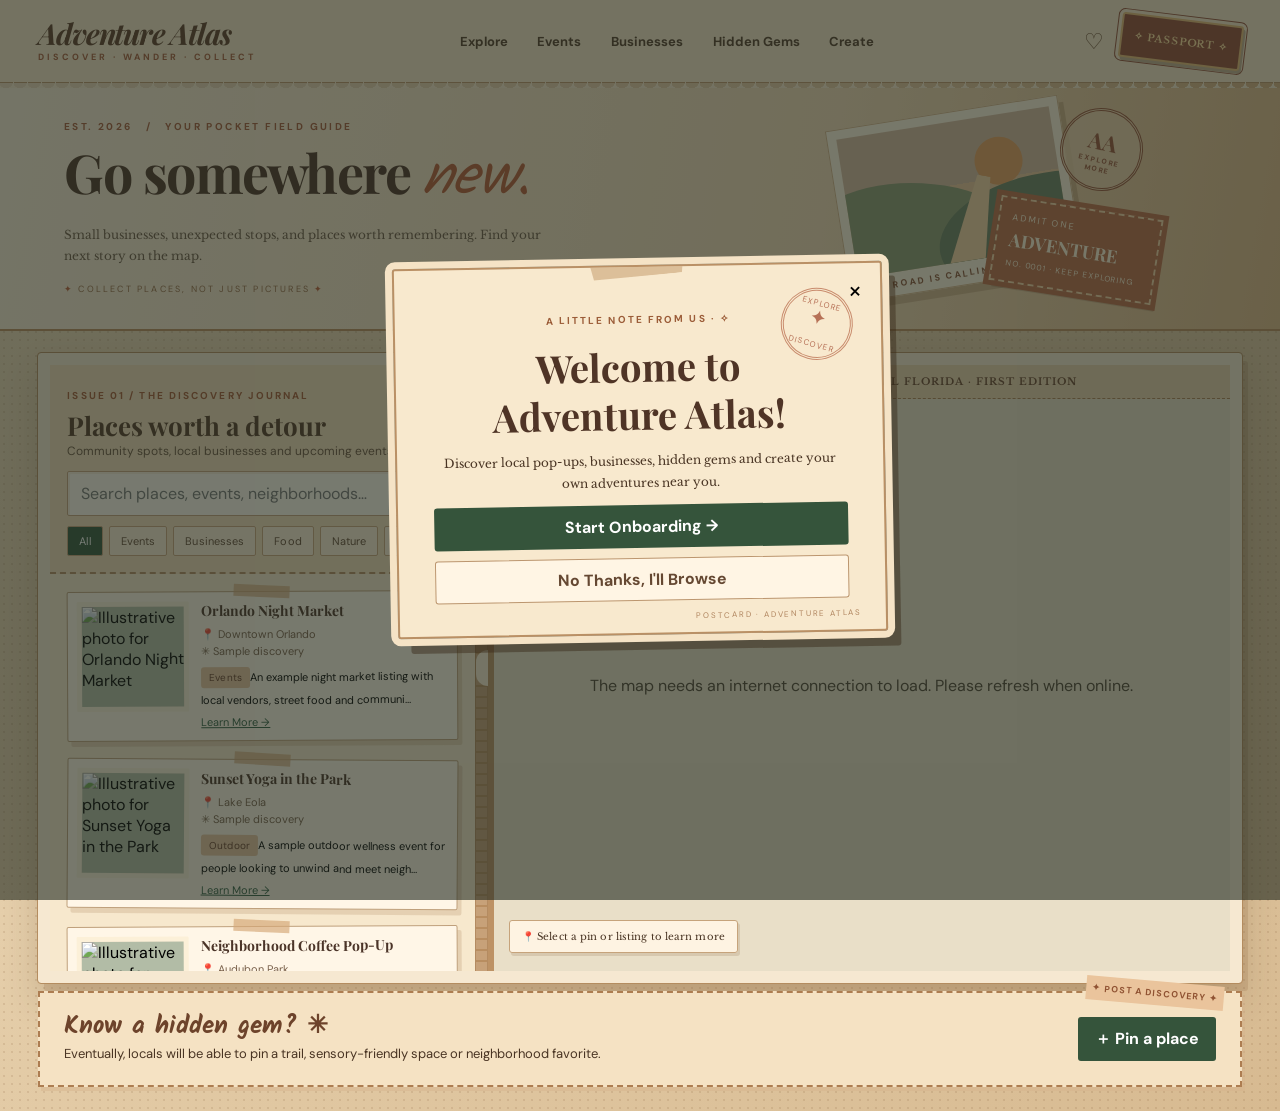
==== commit 46d62999: "Rename index 5.html to index.html" ====
--- a/index.html
+++ b/index.html
@@ -163,19 +163,55 @@
 @media(max-width:900px){.hero-collage{width:240px;margin-right:0}.hero-postcard{left:0}.hero-ticket{right:-5px}.hero-seal{right:-10px}}
 @media(max-width:650px){.intro{min-height:unset;padding:22px 5%!important}.hero-collage{display:none}.intro h1{font-size:35px!important}.hero-rule{font-size:8px}.map-ribbon{font-size:8px;letter-spacing:0}.dialog{padding:40px 20px 25px!important}.welcome-stamp{opacity:.25}.workspace{margin:12px 2% 0!important;border-width:6px!important}}
 
+
+/* Navigation and magazine-style paper boards */
+.nav-link{border:0;background:transparent;color:#523c2b;font-weight:700;font-size:13px;padding:8px 2px;cursor:pointer}
+.nav-link:hover,.nav-link:focus-visible{color:#a04e32;text-decoration:underline;text-underline-offset:5px}
+.board-dialog{width:min(870px,96vw);max-width:870px;max-height:88vh;padding:28px 32px 22px;text-align:left;transform:none;background:#f8ebd5;background-image:radial-gradient(#ad87501c .8px,transparent 1px);background-size:9px 9px}
+.board-dialog:before{content:'✦';font-size:22px;left:15px;top:8px;color:#b66c41}
+.board-topline{font:700 10px 'DM Sans',sans-serif;letter-spacing:3px;color:#985b38;border-bottom:1px solid #c7a47b;padding-bottom:12px}
+.board-dialog h2{font:600 34px 'Playfair Display',serif;margin:17px 0 0;color:#4a362a}
+.board-subtitle{margin:7px 0 20px!important;color:#65513e}
+.mini-board{display:grid;grid-template-columns:repeat(3,minmax(0,1fr));gap:15px;max-height:52vh;overflow:auto;padding:5px 5px 13px}
+.mini-postcard{border:1px solid #d6b78f;background:#fff7e9;box-shadow:2px 4px 0 #b59b7644;padding:7px;text-align:left;cursor:pointer;transform:rotate(-.6deg);transition:transform .18s}
+.mini-postcard:nth-child(3n+2){transform:rotate(1deg)}.mini-postcard:hover{transform:translateY(-3px) rotate(0)}
+.mini-photo{height:115px;overflow:hidden;background:#d6c3a7}.mini-photo img{width:100%;height:100%;object-fit:cover}
+.mini-postcard-copy{padding:9px 6px 6px;display:flex;flex-direction:column;gap:5px}
+.mini-label{font-size:9px;letter-spacing:1.1px;color:#a25d3c;font-weight:700;text-transform:uppercase}
+.mini-postcard strong{font:600 17px 'Playfair Display',serif;color:#3b3026}.mini-postcard small{font-size:11px;color:#76604c}
+.mini-read{font-size:11px;text-decoration:underline;color:#2f573c;font-weight:700;margin-top:5px}
+.board-footnote{font-size:11px!important;color:#7e6953;text-align:center;border-top:1px dashed #c4a17b;padding-top:10px}
+.create-dialog{width:min(470px,94vw);background:#fff0d8;text-align:center;transform:rotate(-.4deg);padding:34px}
+.create-stamp{border:3px double #b66b4b;border-radius:50%;width:112px;height:112px;margin:0 auto 16px;display:grid;place-content:center;transform:rotate(-12deg);color:#a65439;font:700 12px/1.7 'Libre Baskerville',serif}
+.create-dialog h2{font:600 30px 'Playfair Display',serif}.create-dialog p{font-size:13px;line-height:1.75}
+.passport-dialog{max-width:720px!important;width:min(720px,96vw)!important;background:#e8d5b4!important;padding:19px!important;transform:none!important}
+.passport-dialog:before{display:none}
+.passport-spread{display:grid;grid-template-columns:43% 57%;min-height:360px;border-radius:5px;overflow:hidden;box-shadow:inset 0 0 0 1px #b69367,3px 6px 12px #422c2333}
+.passport-left{background:#8c4035;color:#f8dcad;border:8px double #b88759;display:flex;flex-direction:column;align-items:center;justify-content:center;padding:18px;text-align:center}
+.passport-crest{font-size:57px;margin-bottom:15px}.passport-left strong{font:700 23px/1.45 'Libre Baskerville',serif;letter-spacing:1px}
+.passport-left small{font-size:10px;letter-spacing:2px;margin-top:20px}.passport-line{font-size:9px;letter-spacing:1px;margin-top:25px}
+.passport-right{background:#fff2d8;padding:29px 23px;text-align:center;border-left:8px solid #c3a078}
+.passport-right h2{font:600 28px 'Playfair Display',serif;margin:10px 0}
+.passport-right p{font-size:12px;line-height:1.6}
+.passport-stamp{width:142px;height:142px;border:4px double #a95642;border-radius:50%;display:flex;flex-direction:column;justify-content:center;align-items:center;margin:17px auto 10px;transform:rotate(-12deg);color:#a95642;font:700 12px/1.6 'Libre Baskerville',serif}
+.passport-stamp small{font-size:9px;letter-spacing:1px;margin-top:6px}
+.passport-soon{font-size:11px;color:#7b6651}
+@media(max-width:650px){.mini-board{grid-template-columns:repeat(2,minmax(0,1fr))}.board-dialog{padding:24px 15px}.passport-spread{grid-template-columns:1fr}.passport-left{min-height:185px}.passport-crest{font-size:30px;margin-bottom:3px}.passport-left strong{font-size:18px}.passport-left small,.passport-line{margin-top:8px}.passport-right{border-left:0;border-top:6px solid #c3a078;padding:15px}.passport-stamp{width:110px;height:110px;font-size:10px}}
+
 </style>
 </head>
 <body>
-<header><a class="brand" href="#top">Adventure Atlas<small>DISCOVER · WANDER · COLLECT</small></a><nav class="nav" aria-label="Main navigation"><a href="#explore">Explore</a><a href="#explore">Events</a><a href="#explore">Businesses</a><a href="#explore">Hidden Gems</a><a href="#share">Create</a></nav><div class="header-actions"><button class="plain-icon" id="savedButton" aria-label="Show saved places">♡</button><button class="passport" id="passportButton">✧ PASSPORT ✧</button></div></header>
+<header id="top"><a class="brand" href="#top">Adventure Atlas<small>DISCOVER · WANDER · COLLECT</small></a><nav class="nav" aria-label="Main navigation"><button class="nav-link" data-board="Explore">Explore</button><button class="nav-link" data-board="Events">Events</button><button class="nav-link" data-board="Businesses">Businesses</button><button class="nav-link" data-board="Hidden Gems">Hidden Gems</button><button class="nav-link" data-board="Create">Create</button></nav><div class="header-actions"><button class="plain-icon" id="savedButton" aria-label="Show saved places">♡</button><button class="passport" id="passportButton">✧ PASSPORT ✧</button></div></header>
 <div class="reminder" id="reminder">Want a more personalized adventure? <button id="reminderStart">Complete onboarding →</button><button class="close-reminder" id="reminderClose" aria-label="Dismiss onboarding reminder">×</button></div>
-<div class="categories" id="top"><button class="category" data-filter="Events"><span>🎪</span>Pop-Up Events</button><button class="category" data-filter="Businesses"><span>🏡</span>Local Businesses</button><button class="category" data-filter="Food"><span>🥤</span>Food & Drink</button><button class="category" data-filter="Outdoor"><span>🌲</span>Outdoor & Nature</button><button class="category" data-filter="Hidden Gems"><span>📍</span>Hidden Gems</button><button class="category" data-filter="Sensory Safe"><span>🍃</span>Sensory Safe</button><button class="category" data-filter="All"><span>🤝</span>Community Picks</button></div>
 <section class="intro"><div class="intro-copy"><div class="eyebrow">EST. 2026 &nbsp; / &nbsp; YOUR POCKET FIELD GUIDE</div><h1>Go somewhere <em>new.</em></h1><p>Small businesses, unexpected stops, and places worth remembering. Find your next story on the map.</p><div class="hero-rule"><span>✦</span> COLLECT PLACES, NOT JUST PICTURES <span>✦</span></div></div><div class="hero-collage" aria-hidden="true"><div class="hero-postcard"><div class="postcard-art"><span class="sun"></span><span class="hill hill-a"></span><span class="hill hill-b"></span><span class="path"></span></div><span class="postcard-caption">THE ROAD IS CALLING</span></div><div class="hero-ticket">ADMIT ONE <strong>ADVENTURE</strong><small>NO. 0001 · KEEP EXPLORING</small></div><div class="hero-seal">AA<span>EXPLORE<br>MORE</span></div></div></section>
 <main class="workspace" id="explore"><section class="sidebar" id="sidebar" aria-label="Scrollable discovery board"><div class="sidehead"><div class="eyebrow">ISSUE 01 / THE DISCOVERY JOURNAL</div><h2>Places worth a detour</h2><p>Community spots, local businesses and upcoming events</p><input class="search" id="search" type="search" placeholder="Search places, events, neighborhoods…" aria-label="Search listings"><div class="filterbar" id="filters"><button class="filter active" data-filter="All">All</button><button class="filter" data-filter="Events">Events</button><button class="filter" data-filter="Businesses">Businesses</button><button class="filter" data-filter="Food">Food</button><button class="filter" data-filter="Outdoor">Nature</button><button class="filter" data-filter="Hidden Gems">Hidden Gems</button><button class="filter" data-filter="Sensory Safe">Sensory Safe</button></div></div><div class="feed" id="feed" aria-live="polite"></div></section><div class="dragbar" id="dragbar" role="separator" tabindex="0" aria-label="Resize listings and map" aria-orientation="vertical" aria-valuemin="25" aria-valuemax="70" aria-valuenow="36"></div><div class="mapwrap"><div class="map-ribbon">THE EXPLORER’S MAP <span>✦</span> CENTRAL FLORIDA · FIRST EDITION</div><div class="map" id="map" aria-label="Interactive map of Orlando with sample discovery pins"></div><div class="map-legend">📍 Select a pin or listing to learn more</div></div><button class="mobile-switch" id="mobileSwitch">Expand listings ↑</button></main>
 <section class="board-footer" id="share"><div><h2>Know a hidden gem? ✳</h2><p>Eventually, locals will be able to pin a trail, sensory-friendly space or neighborhood favorite.</p></div><button class="action" id="contribute">＋ Pin a place</button></section>
 <div class="overlay" id="welcomeOverlay"><section class="dialog" role="dialog" aria-modal="true" aria-labelledby="welcomeTitle"><button class="x" id="welcomeX" aria-label="Close welcome popup">×</button><div id="welcomeContent"><div class="welcome-stamp" aria-hidden="true">EXPLORE<br><b>✦</b><br>DISCOVER</div><div class="eyebrow">A LITTLE NOTE FROM US · ✧</div><h2 id="welcomeTitle">Welcome to<br>Adventure Atlas!</h2><p>Discover local pop-ups, businesses, hidden gems and create your own adventures near you.</p><button class="action" id="startOnboarding">Start Onboarding →</button><button class="outline" id="skipWelcome">No Thanks, I'll Browse</button></div><div id="onboardingContent" class="hidden"><div class="eyebrow">YOUR OWN FIELD NOTES · VOL. 01</div><h2 id="onboardingTitle">Let's Personalize<br>Your Adventure!</h2><p>Just a few quick questions to help you discover new places.</p><div class="formfield"><label for="zip">What's your ZIP code?</label><input id="zip" inputmode="numeric" maxlength="5" placeholder="e.g. 32801"></div><div class="formfield"><label>What are you interested in?</label><div class="chips" id="interestChips"><button class="chip" aria-pressed="false">Pop-Up Events</button><button class="chip" aria-pressed="false">Food & Drink</button><button class="chip" aria-pressed="false">Outdoor & Nature</button><button class="chip" aria-pressed="false">Local Businesses</button><button class="chip" aria-pressed="false">Hidden Gems</button><button class="chip" aria-pressed="false">Sensory Safe</button></div></div><button class="action" id="saveOnboarding">Save Preferences →</button><button class="outline" id="skipOnboarding">Skip for Now</button></div></section></div>
 <div class="overlay hidden" id="detailOverlay"><section class="dialog detail" role="dialog" aria-modal="true" aria-labelledby="detailTitle"><button class="x" id="detailClose" aria-label="Close place details">×</button><img id="detailImage" src="" alt=""><span class="detail-tag" id="detailCategory"></span><h2 id="detailTitle"></h2><p class="small" id="detailLocation"></p><p id="detailDescription"></p><p class="small" id="detailAccess"></p><div class="detail-actions"><button class="action" id="detailSave">♡ Save</button><button class="outline" id="detailShare">↗ Share</button><button class="outline" id="detailAdd">＋ Add to Adventure</button></div></section></div>
 
-<div class="overlay hidden" id="passportOverlay"><section class="dialog passport-dialog" role="dialog" aria-modal="true" aria-labelledby="passportTitle"><button class="x" id="passportClose" aria-label="Close passport">×</button><div class="passport-cover">✳<br><span>ADVENTURE<br>PASSPORT</span><small>FIELD NOTES · VOL. 01</small></div><h2 id="passportTitle">Your Adventure Passport</h2><p>A place for stamps from destinations you discover. Coming in a future version!</p><div class="stamp-placeholder">✳<br>FIRST STAMP<br>COMING SOON</div></section></div>
+<div class="overlay hidden" id="boardOverlay"><section class="dialog board-dialog" role="dialog" aria-modal="true" aria-labelledby="boardTitle"><button class="x" id="boardClose" aria-label="Close discovery board">×</button><div class="board-topline">THE ADVENTURE ATLAS · TRAVEL BULLETIN</div><h2 id="boardTitle">Explore the journal</h2><p id="boardSubtitle" class="board-subtitle">A little inspiration for the road.</p><div class="mini-board" id="miniBoard"></div><p class="board-footnote">Sample posts for the prototype · Select a postcard to see more.</p></section></div>
+<div class="overlay hidden" id="createOverlay"><section class="dialog create-dialog" role="dialog" aria-modal="true" aria-labelledby="createTitle"><button class="x" id="createClose" aria-label="Close community submissions notice">×</button><div class="create-stamp">COMING SOON<br>✦<br>COMMUNITY</div><div class="eyebrow">A NOTE FROM THE ATLAS</div><h2 id="createTitle">Share your discoveries</h2><p>Community submissions are planned for a later prototype. Eventually, you'll be able to pin lesser-known places, events, trails and sensory-friendly spots for other explorers to discover.</p><button class="action" id="createDismiss">Back to exploring</button></section></div>
+<div class="overlay hidden" id="passportOverlay"><section class="dialog passport-dialog" role="dialog" aria-modal="true" aria-labelledby="passportTitle"><button class="x" id="passportClose" aria-label="Close passport">×</button><div class="passport-spread"><div class="passport-left"><div class="passport-crest">✺</div><strong>ADVENTURE<br>PASSPORT</strong><small>THE ADVENTURE ATLAS</small><div class="passport-line">DISCOVER · WANDER · COLLECT</div></div><div class="passport-right"><div class="eyebrow">TRAVEL RECORD · PAGE 01</div><h2 id="passportTitle">Your Passport</h2><p>Every adventure deserves a memory. Collect destination stamps as you explore.</p><div class="passport-stamp">✦<br>YOUR FIRST<br>STAMP AWAITS<small>EST. 2026</small></div><div class="passport-soon">Stamp collection is coming in a future prototype.</div></div></div></section></div>
 <script src="https://unpkg.com/leaflet@1.9.4/dist/leaflet.js"></script>
 <script>
 // Sample locations and images are illustrative, not verified active events.
@@ -202,7 +238,7 @@
 function showDetail(id){selected=id;const p=places.find(item=>item.id===id);byId('detailImage').src=p.image;byId('detailImage').alt=`Illustrative image for ${p.name}`;byId('detailCategory').textContent=p.type+' · SAMPLE LISTING';byId('detailTitle').textContent=p.name;byId('detailLocation').textContent='📍 '+p.area ;byId('detailDescription').textContent=p.description;byId('detailAccess').textContent='Accessibility: '+p.access;byId('detailSave').textContent=saved.has(id)?'♥ Saved':'♡ Save';byId('detailOverlay').classList.remove('hidden');byId('detailClose').focus()}
 byId('detailClose').onclick=()=>byId('detailOverlay').classList.add('hidden');byId('detailOverlay').addEventListener('click',e=>{if(e.target===byId('detailOverlay'))byId('detailClose').click()});byId('detailSave').onclick=()=>{if(saved.has(selected))saved.delete(selected);else saved.add(selected);byId('detailSave').textContent=saved.has(selected)?'♥ Saved':'♡ Save'};byId('detailShare').onclick=async()=>{const p=places.find(x=>x.id===selected);try{await navigator.clipboard.writeText(`${p.name} — ${p.area} (sample listing)`);byId('detailShare').textContent='✓ Copied'}catch{byId('detailShare').textContent='Share unavailable'}};byId('detailAdd').onclick=()=>{byId('detailAdd').textContent='✓ Added to draft adventure'};
 byId('savedButton').onclick=()=>{query='';byId('search').value='';setFilter('All');byId('feed').innerHTML=saved.size?Array.from(saved).map(id=>{const p=places.find(x=>x.id===id);return `<button class="listing" data-place="${id}"><img src="${p.image}" alt=""><span><strong>${p.name}</strong><span class="meta">${p.area}</span><span class="pill">Saved</span></span></button>`}).join(''):'<p class="empty">No saved places yet. Open a listing and tap Save ♡</p>';document.querySelectorAll('.listing').forEach(el=>el.onclick=()=>selectPlace(Number(el.dataset.place),true))};
-byId('passportButton').onclick=()=>{byId('passportOverlay').classList.remove('hidden');byId('passportClose').focus()};byId('passportClose').onclick=()=>byId('passportOverlay').classList.add('hidden');byId('contribute').onclick=()=>alert('Community submissions are planned for a later prototype.');byId('search').addEventListener('input',e=>{query=e.target.value.toLowerCase();renderFeed()});document.querySelectorAll('[data-filter]').forEach(el=>el.onclick=()=>setFilter(el.dataset.filter));
+byId('passportButton').onclick=()=>{byId('passportOverlay').classList.remove('hidden');byId('passportClose').focus()};byId('passportClose').onclick=()=>byId('passportOverlay').classList.add('hidden');byId('contribute').onclick=()=>openCreate();byId('search').addEventListener('input',e=>{query=e.target.value.toLowerCase();renderFeed()});document.querySelectorAll('[data-filter]').forEach(el=>el.onclick=()=>setFilter(el.dataset.filter));
 // The sidebar is adjustable on desktop using pointer dragging or keyboard arrows.
 const sidebar=byId('sidebar'),dragbar=byId('dragbar'),workspace=byId('explore');let dragging=false;function resizeSidebar(clientX){if(window.innerWidth<=650)return;const box=workspace.getBoundingClientRect();const percent=Math.min(70,Math.max(25,((clientX-box.left)/box.width)*100));sidebar.style.width=percent+'%';dragbar.setAttribute('aria-valuenow',String(Math.round(percent)));}dragbar.addEventListener('pointerdown',e=>{dragging=true;dragbar.setPointerCapture(e.pointerId)});dragbar.addEventListener('pointermove',e=>{if(dragging)resizeSidebar(e.clientX)});dragbar.addEventListener('pointerup',()=>{dragging=false;});dragbar.addEventListener('keydown',e=>{if(e.key==='ArrowLeft'||e.key==='ArrowRight'){e.preventDefault();const p=parseFloat(sidebar.style.width)||36;resizeSidebar(workspace.getBoundingClientRect().left+workspace.clientWidth*(p+(e.key==='ArrowRight'?3:-3))/100)}});byId('mobileSwitch').onclick=()=>{const expanded=sidebar.classList.toggle('expanded');byId('mobileSwitch').textContent=expanded?'Show more map ↓':'Expand listings ↑';};
 let liveMap;
@@ -232,7 +268,47 @@
   });
   new ResizeObserver(()=>liveMap.invalidateSize()).observe(byId('map'));
 }
-document.addEventListener('keydown',e=>{if(e.key==='Escape'){if(!byId('detailOverlay').classList.contains('hidden'))byId('detailClose').click();else if(!byId('passportOverlay').classList.contains('hidden'))byId('passportClose').click();else if(!byId('welcomeOverlay').classList.contains('hidden'))hideWelcome()}});renderFeed();initMap();
+
+/* The top navigation opens small paper-style discovery boards rather than
+   jumping to duplicate filters on the map. */
+const boardOverlay=byId('boardOverlay');
+const createOverlay=byId('createOverlay');
+const boardDescriptions={
+  Explore:'A little of everything: events, small businesses and unexpected stops.',
+  Events:'Markets, pop-ups and things worth adding to your calendar.',
+  Businesses:'Local makers, coffee shops and independent favorites.',
+  'Hidden Gems':'The little places you might otherwise walk right past.'
+};
+function openBoard(category){
+  if(category==='Create'){openCreate();return;}
+  const filtered=category==='Explore'?places:places.filter(place=>
+    category==='Events'?place.tags.includes('Events'):
+    category==='Businesses'?place.tags.includes('Businesses'):
+    place.tags.includes('Hidden Gems')
+  );
+  byId('boardTitle').textContent=category==='Explore'?'Explore the journal':category;
+  byId('boardSubtitle').textContent=boardDescriptions[category];
+  byId('miniBoard').innerHTML=filtered.map((place,index)=>`
+    <button class="mini-postcard" data-mini-id="${place.id}" aria-label="Learn more about ${place.name}">
+      <div class="mini-photo"><img src="${place.image}" alt="" loading="lazy"></div>
+      <div class="mini-postcard-copy"><span class="mini-label">${place.type} · POSTCARD ${String(index+1).padStart(2,'0')}</span>
+      <strong>${place.name}</strong><small>⌖ ${place.area}</small>
+      <span class="mini-read">Read the story ↗</span></div>
+    </button>`).join('');
+  boardOverlay.classList.remove('hidden');
+  byId('boardClose').focus();
+  byId('miniBoard').querySelectorAll('[data-mini-id]').forEach(button=>{
+    button.onclick=()=>{boardOverlay.classList.add('hidden');selectPlace(Number(button.dataset.miniId),true)};
+  });
+}
+function openCreate(){createOverlay.classList.remove('hidden');byId('createClose').focus();}
+document.querySelectorAll('[data-board]').forEach(button=>button.addEventListener('click',()=>openBoard(button.dataset.board)));
+byId('boardClose').onclick=()=>boardOverlay.classList.add('hidden');
+byId('createClose').onclick=()=>createOverlay.classList.add('hidden');
+byId('createDismiss').onclick=()=>createOverlay.classList.add('hidden');
+[boardOverlay,createOverlay].forEach(overlay=>overlay.addEventListener('click',e=>{if(e.target===overlay)overlay.classList.add('hidden')}));
+
+document.addEventListener('keydown',e=>{if(e.key==='Escape'){if(!boardOverlay.classList.contains('hidden'))byId('boardClose').click();else if(!createOverlay.classList.contains('hidden'))byId('createClose').click();else if(!byId('detailOverlay').classList.contains('hidden'))byId('detailClose').click();else if(!byId('passportOverlay').classList.contains('hidden'))byId('passportClose').click();else if(!byId('welcomeOverlay').classList.contains('hidden'))hideWelcome()}});renderFeed();initMap();
 </script>
 </body>
 </html>
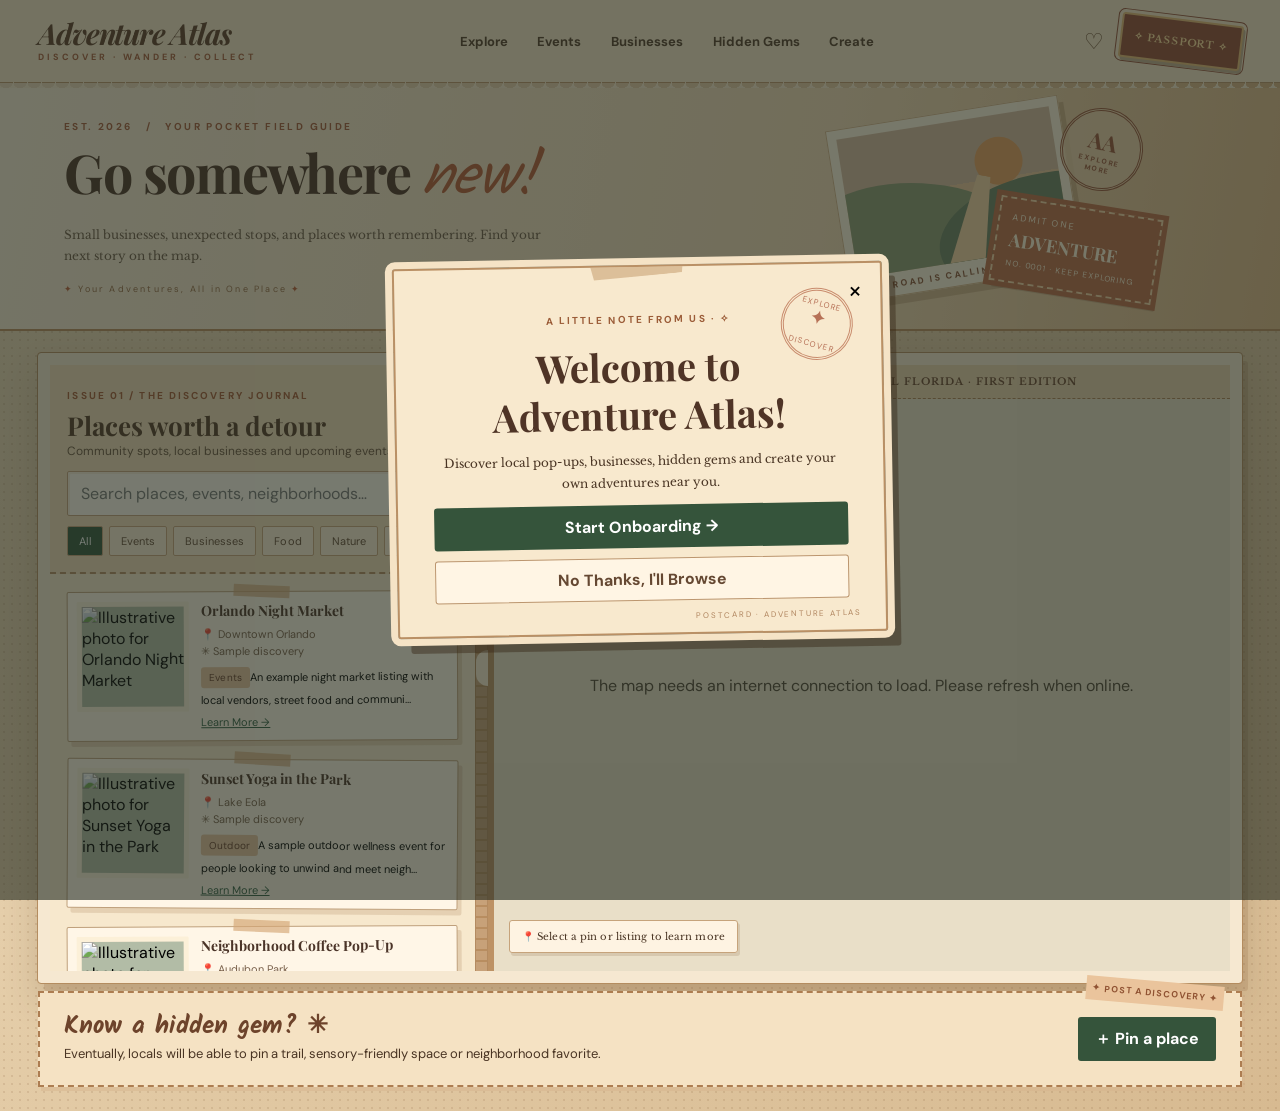
==== commit 342aec2e: "Update index.html" ====
--- a/index.html
+++ b/index.html
@@ -203,7 +203,7 @@
 <body>
 <header id="top"><a class="brand" href="#top">Adventure Atlas<small>DISCOVER · WANDER · COLLECT</small></a><nav class="nav" aria-label="Main navigation"><button class="nav-link" data-board="Explore">Explore</button><button class="nav-link" data-board="Events">Events</button><button class="nav-link" data-board="Businesses">Businesses</button><button class="nav-link" data-board="Hidden Gems">Hidden Gems</button><button class="nav-link" data-board="Create">Create</button></nav><div class="header-actions"><button class="plain-icon" id="savedButton" aria-label="Show saved places">♡</button><button class="passport" id="passportButton">✧ PASSPORT ✧</button></div></header>
 <div class="reminder" id="reminder">Want a more personalized adventure? <button id="reminderStart">Complete onboarding →</button><button class="close-reminder" id="reminderClose" aria-label="Dismiss onboarding reminder">×</button></div>
-<section class="intro"><div class="intro-copy"><div class="eyebrow">EST. 2026 &nbsp; / &nbsp; YOUR POCKET FIELD GUIDE</div><h1>Go somewhere <em>new.</em></h1><p>Small businesses, unexpected stops, and places worth remembering. Find your next story on the map.</p><div class="hero-rule"><span>✦</span> COLLECT PLACES, NOT JUST PICTURES <span>✦</span></div></div><div class="hero-collage" aria-hidden="true"><div class="hero-postcard"><div class="postcard-art"><span class="sun"></span><span class="hill hill-a"></span><span class="hill hill-b"></span><span class="path"></span></div><span class="postcard-caption">THE ROAD IS CALLING</span></div><div class="hero-ticket">ADMIT ONE <strong>ADVENTURE</strong><small>NO. 0001 · KEEP EXPLORING</small></div><div class="hero-seal">AA<span>EXPLORE<br>MORE</span></div></div></section>
+<section class="intro"><div class="intro-copy"><div class="eyebrow">EST. 2026 &nbsp; / &nbsp; YOUR POCKET FIELD GUIDE</div><h1>Go somewhere <em>new!</em></h1><p>Small businesses, unexpected stops, and places worth remembering. Find your next story on the map.</p><div class="hero-rule"><span>✦</span> Your Adventures, All in One Place <span>✦</span></div></div><div class="hero-collage" aria-hidden="true"><div class="hero-postcard"><div class="postcard-art"><span class="sun"></span><span class="hill hill-a"></span><span class="hill hill-b"></span><span class="path"></span></div><span class="postcard-caption">THE ROAD IS CALLING</span></div><div class="hero-ticket">ADMIT ONE <strong>ADVENTURE</strong><small>NO. 0001 · KEEP EXPLORING</small></div><div class="hero-seal">AA<span>EXPLORE<br>MORE</span></div></div></section>
 <main class="workspace" id="explore"><section class="sidebar" id="sidebar" aria-label="Scrollable discovery board"><div class="sidehead"><div class="eyebrow">ISSUE 01 / THE DISCOVERY JOURNAL</div><h2>Places worth a detour</h2><p>Community spots, local businesses and upcoming events</p><input class="search" id="search" type="search" placeholder="Search places, events, neighborhoods…" aria-label="Search listings"><div class="filterbar" id="filters"><button class="filter active" data-filter="All">All</button><button class="filter" data-filter="Events">Events</button><button class="filter" data-filter="Businesses">Businesses</button><button class="filter" data-filter="Food">Food</button><button class="filter" data-filter="Outdoor">Nature</button><button class="filter" data-filter="Hidden Gems">Hidden Gems</button><button class="filter" data-filter="Sensory Safe">Sensory Safe</button></div></div><div class="feed" id="feed" aria-live="polite"></div></section><div class="dragbar" id="dragbar" role="separator" tabindex="0" aria-label="Resize listings and map" aria-orientation="vertical" aria-valuemin="25" aria-valuemax="70" aria-valuenow="36"></div><div class="mapwrap"><div class="map-ribbon">THE EXPLORER’S MAP <span>✦</span> CENTRAL FLORIDA · FIRST EDITION</div><div class="map" id="map" aria-label="Interactive map of Orlando with sample discovery pins"></div><div class="map-legend">📍 Select a pin or listing to learn more</div></div><button class="mobile-switch" id="mobileSwitch">Expand listings ↑</button></main>
 <section class="board-footer" id="share"><div><h2>Know a hidden gem? ✳</h2><p>Eventually, locals will be able to pin a trail, sensory-friendly space or neighborhood favorite.</p></div><button class="action" id="contribute">＋ Pin a place</button></section>
 <div class="overlay" id="welcomeOverlay"><section class="dialog" role="dialog" aria-modal="true" aria-labelledby="welcomeTitle"><button class="x" id="welcomeX" aria-label="Close welcome popup">×</button><div id="welcomeContent"><div class="welcome-stamp" aria-hidden="true">EXPLORE<br><b>✦</b><br>DISCOVER</div><div class="eyebrow">A LITTLE NOTE FROM US · ✧</div><h2 id="welcomeTitle">Welcome to<br>Adventure Atlas!</h2><p>Discover local pop-ups, businesses, hidden gems and create your own adventures near you.</p><button class="action" id="startOnboarding">Start Onboarding →</button><button class="outline" id="skipWelcome">No Thanks, I'll Browse</button></div><div id="onboardingContent" class="hidden"><div class="eyebrow">YOUR OWN FIELD NOTES · VOL. 01</div><h2 id="onboardingTitle">Let's Personalize<br>Your Adventure!</h2><p>Just a few quick questions to help you discover new places.</p><div class="formfield"><label for="zip">What's your ZIP code?</label><input id="zip" inputmode="numeric" maxlength="5" placeholder="e.g. 32801"></div><div class="formfield"><label>What are you interested in?</label><div class="chips" id="interestChips"><button class="chip" aria-pressed="false">Pop-Up Events</button><button class="chip" aria-pressed="false">Food & Drink</button><button class="chip" aria-pressed="false">Outdoor & Nature</button><button class="chip" aria-pressed="false">Local Businesses</button><button class="chip" aria-pressed="false">Hidden Gems</button><button class="chip" aria-pressed="false">Sensory Safe</button></div></div><button class="action" id="saveOnboarding">Save Preferences →</button><button class="outline" id="skipOnboarding">Skip for Now</button></div></section></div>
@@ -211,7 +211,7 @@
 
 <div class="overlay hidden" id="boardOverlay"><section class="dialog board-dialog" role="dialog" aria-modal="true" aria-labelledby="boardTitle"><button class="x" id="boardClose" aria-label="Close discovery board">×</button><div class="board-topline">THE ADVENTURE ATLAS · TRAVEL BULLETIN</div><h2 id="boardTitle">Explore the journal</h2><p id="boardSubtitle" class="board-subtitle">A little inspiration for the road.</p><div class="mini-board" id="miniBoard"></div><p class="board-footnote">Sample posts for the prototype · Select a postcard to see more.</p></section></div>
 <div class="overlay hidden" id="createOverlay"><section class="dialog create-dialog" role="dialog" aria-modal="true" aria-labelledby="createTitle"><button class="x" id="createClose" aria-label="Close community submissions notice">×</button><div class="create-stamp">COMING SOON<br>✦<br>COMMUNITY</div><div class="eyebrow">A NOTE FROM THE ATLAS</div><h2 id="createTitle">Share your discoveries</h2><p>Community submissions are planned for a later prototype. Eventually, you'll be able to pin lesser-known places, events, trails and sensory-friendly spots for other explorers to discover.</p><button class="action" id="createDismiss">Back to exploring</button></section></div>
-<div class="overlay hidden" id="passportOverlay"><section class="dialog passport-dialog" role="dialog" aria-modal="true" aria-labelledby="passportTitle"><button class="x" id="passportClose" aria-label="Close passport">×</button><div class="passport-spread"><div class="passport-left"><div class="passport-crest">✺</div><strong>ADVENTURE<br>PASSPORT</strong><small>THE ADVENTURE ATLAS</small><div class="passport-line">DISCOVER · WANDER · COLLECT</div></div><div class="passport-right"><div class="eyebrow">TRAVEL RECORD · PAGE 01</div><h2 id="passportTitle">Your Passport</h2><p>Every adventure deserves a memory. Collect destination stamps as you explore.</p><div class="passport-stamp">✦<br>YOUR FIRST<br>STAMP AWAITS<small>EST. 2026</small></div><div class="passport-soon">Stamp collection is coming in a future prototype.</div></div></div></section></div>
+<div class="overlay hidden" id="passportOverlay"><section class="dialog passport-dialog" role="dialog" aria-modal="true" aria-labelledby="passportTitle"><button class="x" id="passportClose" aria-label="Close passport">×</button><div class="passport-spread"><div class="passport-left"><div class="passport-crest">✺</div><strong>ADVENTURE<br>PASSPORT</strong><small>THE ADVENTURE ATLAS</small><div class="passport-line">DISCOVER · WANDER · EXPLORE</div></div><div class="passport-right"><div class="eyebrow">TRAVEL RECORD · PAGE 01</div><h2 id="passportTitle">Your Passport</h2><p>Every adventure deserves a memory. Collect destination stamps as you explore.</p><div class="passport-stamp">✦<br>YOUR FIRST<br>STAMP AWAITS<small>EST. 2026</small></div><div class="passport-soon">Stamp collection is coming in a future prototype.</div></div></div></section></div>
 <script src="https://unpkg.com/leaflet@1.9.4/dist/leaflet.js"></script>
 <script>
 // Sample locations and images are illustrative, not verified active events.
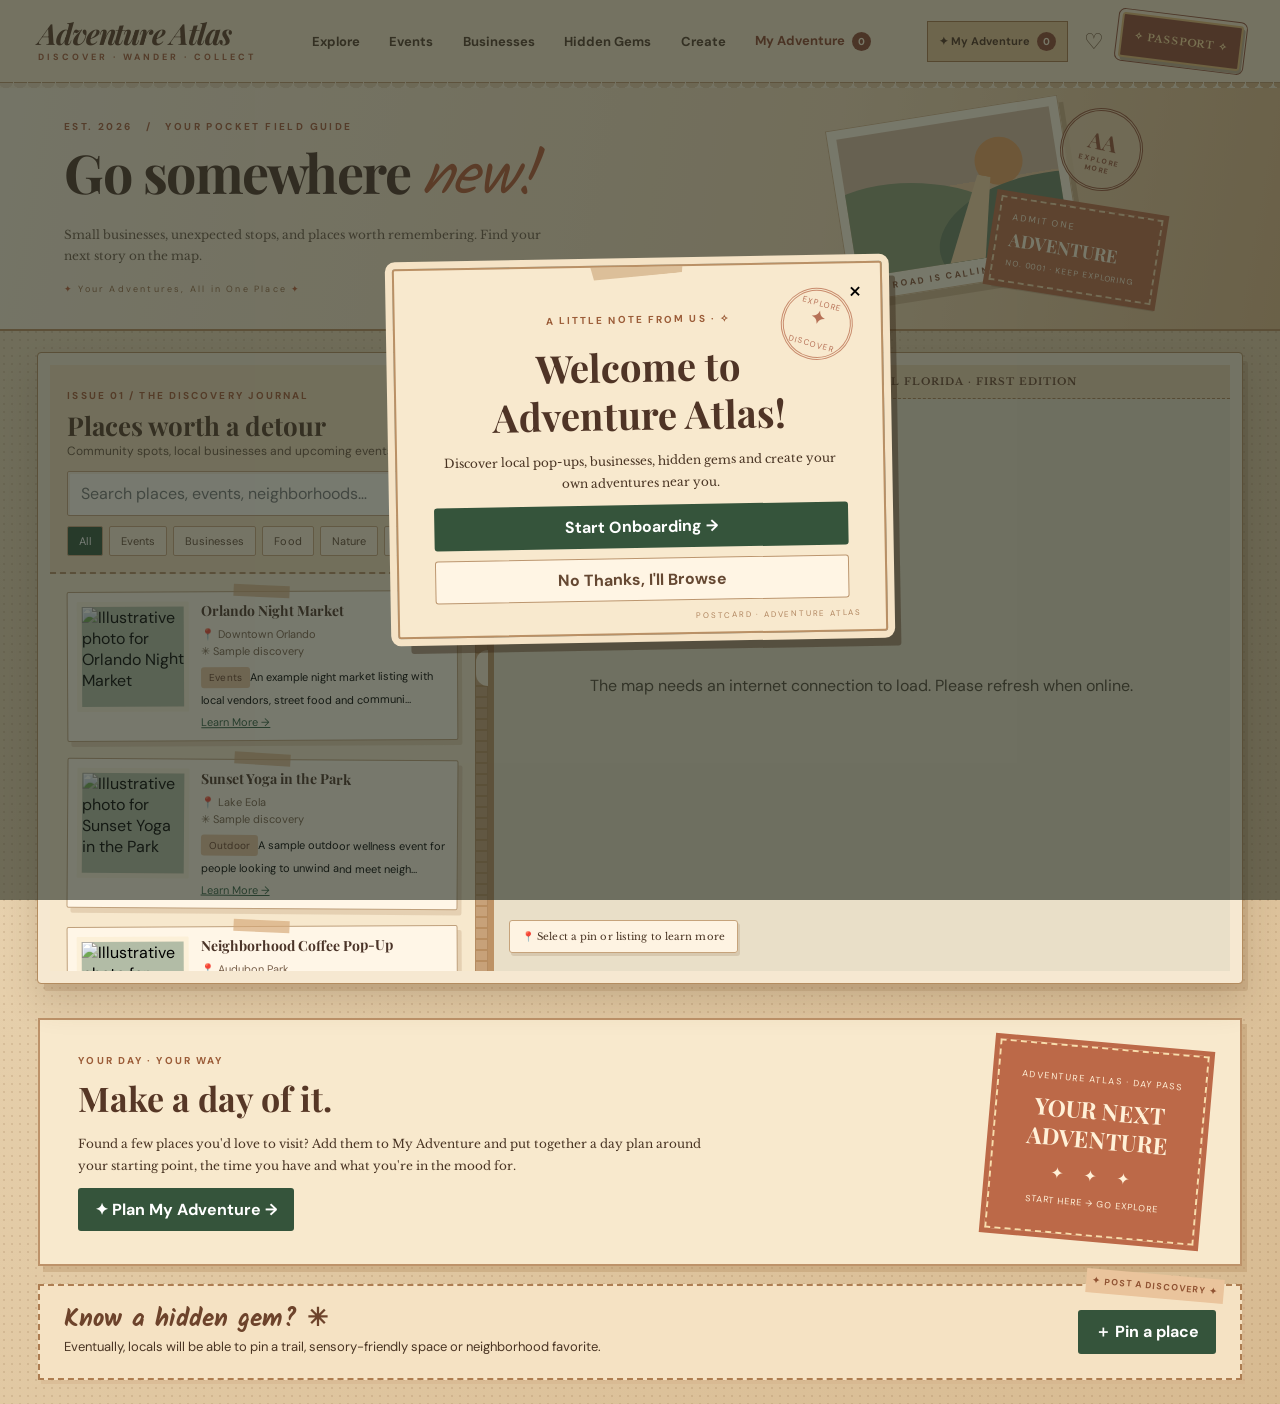
==== commit e24328b4: "Add files via upload" ====
--- a/index.html
+++ b/index.html
@@ -198,17 +198,39 @@
 .passport-soon{font-size:11px;color:#7b6651}
 @media(max-width:650px){.mini-board{grid-template-columns:repeat(2,minmax(0,1fr))}.board-dialog{padding:24px 15px}.passport-spread{grid-template-columns:1fr}.passport-left{min-height:185px}.passport-crest{font-size:30px;margin-bottom:3px}.passport-left strong{font-size:18px}.passport-left small,.passport-line{margin-top:8px}.passport-right{border-left:0;border-top:6px solid #c3a078;padding:15px}.passport-stamp{width:110px;height:110px;font-size:10px}}
 
+
+/* Day planner section, locked state, and interactive sample itinerary */
+.header-adventure{background:#e6c493;border:1px solid #a87849;color:#503423;font:700 11px 'DM Sans',sans-serif;padding:10px 11px;white-space:nowrap}
+.header-adventure span,.adventure-nav span{display:inline-grid;place-items:center;background:#8e4935;color:#fff1d7;border-radius:50%;min-width:19px;height:19px;font-size:10px;margin-left:4px}
+.adventure-nav{color:#8c452d!important}
+.adventure-feature{margin:35px 3% 18px;padding:27px 38px;background:#f8e9cd;border:2px solid #bd9269;box-shadow:5px 6px 0 #b28c6060;display:flex;align-items:center;justify-content:space-between;gap:24px}
+.adventure-feature h2{font:700 34px 'Playfair Display',serif;color:#563726}.adventure-feature p{font:12px/1.8 'Libre Baskerville',serif;max-width:650px}
+.feature-ticket{width:210px;min-height:190px;background:#bc6948;color:#fff0d7;border:2px dashed #f8ddac;outline:5px solid #bc6948;transform:rotate(5deg);padding:20px;text-align:center;flex-shrink:0;display:flex;flex-direction:column;justify-content:space-around}
+.feature-ticket small{font-size:9px;letter-spacing:1.5px}.feature-ticket strong{font:700 23px/1.25 'Playfair Display',serif}.feature-ticket span{letter-spacing:8px}.feature-ticket div{font-size:9px;letter-spacing:1px}
+.adventure-dialog{width:min(690px,96vw)!important;max-width:690px!important;text-align:left!important;transform:none!important}
+.adventure-dialog h2{margin:0 0 10px}.adventure-lock{background:#f0d8b3;border:1px dashed #b68d62;padding:22px 10px;text-align:center;color:#a25838;font-size:19px;margin:22px 0}.adventure-lock span{font-size:10px;letter-spacing:2px;color:#64452e}
+.adventure-dialog #adventureLocked{text-align:center}.adventure-dialog #adventureLocked p{max-width:510px;margin:15px auto}
+.adventure-dialog #adventureLocked .action,.adventure-dialog #adventureLocked .outline{max-width:350px;margin:10px auto}
+.adventure-helper{margin:8px 0 17px!important}.adventure-controls{display:grid;grid-template-columns:repeat(3,1fr);gap:9px;margin:12px 0}
+.adventure-controls label{font-size:11px;font-weight:700;color:#6c4931}.adventure-controls input,.adventure-controls select{display:block;width:100%;margin-top:6px;padding:10px 7px;border:1px solid #b78d64;background:#fff7e8;border-radius:2px;font-size:12px}
+.adventure-summary{padding:10px;background:#e6e9d7;color:#31543b;font-size:12px;font-weight:700;margin:14px 0}
+.adventure-stops{max-height:245px;overflow:auto}.adventure-stop{display:flex;align-items:center;gap:10px;background:#fff7e8;border:1px solid #d7b68f;padding:7px;margin:7px 0}.adventure-stop img{width:55px;height:55px;object-fit:cover}.stop-number{width:24px;height:24px;border-radius:50%;background:#8d4936;color:#fff;display:grid;place-items:center;font-size:12px;flex-shrink:0}.adventure-stop div{flex:1}.adventure-stop strong{display:block;font:700 13px 'Playfair Display',serif}.adventure-stop small{display:block;font-size:10px;color:#7a624e;margin-top:4px}.stop-remove{border:0;background:none;color:#914d39;font-size:24px}
+.adventure-empty{padding:20px;background:#fff7e8;border:1px dashed #c5a27a;text-align:center;font-size:12px;line-height:1.7}.adventure-disclaimer{font-size:10px!important;color:#795e49;margin-top:12px!important}
+@media(max-width:850px){.header-adventure{display:inline-block}.nav{display:none}.adventure-feature{padding:22px}.feature-ticket{width:165px}}
+@media(max-width:650px){.header-adventure{font-size:10px;padding:8px 6px}.header-actions{gap:5px}.passport{font-size:9px!important;padding:8px 5px!important}.adventure-feature{display:block}.feature-ticket{display:none}.adventure-controls{grid-template-columns:1fr}.adventure-dialog{padding:36px 18px!important}}
 </style>
 </head>
 <body>
-<header id="top"><a class="brand" href="#top">Adventure Atlas<small>DISCOVER · WANDER · COLLECT</small></a><nav class="nav" aria-label="Main navigation"><button class="nav-link" data-board="Explore">Explore</button><button class="nav-link" data-board="Events">Events</button><button class="nav-link" data-board="Businesses">Businesses</button><button class="nav-link" data-board="Hidden Gems">Hidden Gems</button><button class="nav-link" data-board="Create">Create</button></nav><div class="header-actions"><button class="plain-icon" id="savedButton" aria-label="Show saved places">♡</button><button class="passport" id="passportButton">✧ PASSPORT ✧</button></div></header>
+<header id="top"><a class="brand" href="#top">Adventure Atlas<small>DISCOVER · WANDER · COLLECT</small></a><nav class="nav" aria-label="Main navigation"><button class="nav-link" data-board="Explore">Explore</button><button class="nav-link" data-board="Events">Events</button><button class="nav-link" data-board="Businesses">Businesses</button><button class="nav-link" data-board="Hidden Gems">Hidden Gems</button><button class="nav-link" data-board="Create">Create</button><button class="nav-link adventure-nav" id="adventureNav">My Adventure <span id="adventureCount">0</span></button></nav><div class="header-actions"><button class="header-adventure" id="adventureHeader">✦ My Adventure <span id="adventureHeaderCount">0</span></button><button class="plain-icon" id="savedButton" aria-label="Show saved places">♡</button><button class="passport" id="passportButton">✧ PASSPORT ✧</button></div></header>
 <div class="reminder" id="reminder">Want a more personalized adventure? <button id="reminderStart">Complete onboarding →</button><button class="close-reminder" id="reminderClose" aria-label="Dismiss onboarding reminder">×</button></div>
 <section class="intro"><div class="intro-copy"><div class="eyebrow">EST. 2026 &nbsp; / &nbsp; YOUR POCKET FIELD GUIDE</div><h1>Go somewhere <em>new!</em></h1><p>Small businesses, unexpected stops, and places worth remembering. Find your next story on the map.</p><div class="hero-rule"><span>✦</span> Your Adventures, All in One Place <span>✦</span></div></div><div class="hero-collage" aria-hidden="true"><div class="hero-postcard"><div class="postcard-art"><span class="sun"></span><span class="hill hill-a"></span><span class="hill hill-b"></span><span class="path"></span></div><span class="postcard-caption">THE ROAD IS CALLING</span></div><div class="hero-ticket">ADMIT ONE <strong>ADVENTURE</strong><small>NO. 0001 · KEEP EXPLORING</small></div><div class="hero-seal">AA<span>EXPLORE<br>MORE</span></div></div></section>
 <main class="workspace" id="explore"><section class="sidebar" id="sidebar" aria-label="Scrollable discovery board"><div class="sidehead"><div class="eyebrow">ISSUE 01 / THE DISCOVERY JOURNAL</div><h2>Places worth a detour</h2><p>Community spots, local businesses and upcoming events</p><input class="search" id="search" type="search" placeholder="Search places, events, neighborhoods…" aria-label="Search listings"><div class="filterbar" id="filters"><button class="filter active" data-filter="All">All</button><button class="filter" data-filter="Events">Events</button><button class="filter" data-filter="Businesses">Businesses</button><button class="filter" data-filter="Food">Food</button><button class="filter" data-filter="Outdoor">Nature</button><button class="filter" data-filter="Hidden Gems">Hidden Gems</button><button class="filter" data-filter="Sensory Safe">Sensory Safe</button></div></div><div class="feed" id="feed" aria-live="polite"></div></section><div class="dragbar" id="dragbar" role="separator" tabindex="0" aria-label="Resize listings and map" aria-orientation="vertical" aria-valuemin="25" aria-valuemax="70" aria-valuenow="36"></div><div class="mapwrap"><div class="map-ribbon">THE EXPLORER’S MAP <span>✦</span> CENTRAL FLORIDA · FIRST EDITION</div><div class="map" id="map" aria-label="Interactive map of Orlando with sample discovery pins"></div><div class="map-legend">📍 Select a pin or listing to learn more</div></div><button class="mobile-switch" id="mobileSwitch">Expand listings ↑</button></main>
+<section class="adventure-feature" aria-labelledby="adventureFeatureTitle"><div class="feature-text"><div class="eyebrow">YOUR DAY · YOUR WAY</div><h2 id="adventureFeatureTitle">Make a day of it.</h2><p>Found a few places you'd love to visit? Add them to My Adventure and put together a day plan around your starting point, the time you have and what you're in the mood for.</p><button class="action" id="adventureFeatureButton">✦ Plan My Adventure →</button></div><div class="feature-ticket" aria-hidden="true"><small>ADVENTURE ATLAS · DAY PASS</small><strong>YOUR NEXT<br>ADVENTURE</strong><span>✦ ✦ ✦</span><div>START HERE → GO EXPLORE</div></div></section>
 <section class="board-footer" id="share"><div><h2>Know a hidden gem? ✳</h2><p>Eventually, locals will be able to pin a trail, sensory-friendly space or neighborhood favorite.</p></div><button class="action" id="contribute">＋ Pin a place</button></section>
 <div class="overlay" id="welcomeOverlay"><section class="dialog" role="dialog" aria-modal="true" aria-labelledby="welcomeTitle"><button class="x" id="welcomeX" aria-label="Close welcome popup">×</button><div id="welcomeContent"><div class="welcome-stamp" aria-hidden="true">EXPLORE<br><b>✦</b><br>DISCOVER</div><div class="eyebrow">A LITTLE NOTE FROM US · ✧</div><h2 id="welcomeTitle">Welcome to<br>Adventure Atlas!</h2><p>Discover local pop-ups, businesses, hidden gems and create your own adventures near you.</p><button class="action" id="startOnboarding">Start Onboarding →</button><button class="outline" id="skipWelcome">No Thanks, I'll Browse</button></div><div id="onboardingContent" class="hidden"><div class="eyebrow">YOUR OWN FIELD NOTES · VOL. 01</div><h2 id="onboardingTitle">Let's Personalize<br>Your Adventure!</h2><p>Just a few quick questions to help you discover new places.</p><div class="formfield"><label for="zip">What's your ZIP code?</label><input id="zip" inputmode="numeric" maxlength="5" placeholder="e.g. 32801"></div><div class="formfield"><label>What are you interested in?</label><div class="chips" id="interestChips"><button class="chip" aria-pressed="false">Pop-Up Events</button><button class="chip" aria-pressed="false">Food & Drink</button><button class="chip" aria-pressed="false">Outdoor & Nature</button><button class="chip" aria-pressed="false">Local Businesses</button><button class="chip" aria-pressed="false">Hidden Gems</button><button class="chip" aria-pressed="false">Sensory Safe</button></div></div><button class="action" id="saveOnboarding">Save Preferences →</button><button class="outline" id="skipOnboarding">Skip for Now</button></div></section></div>
 <div class="overlay hidden" id="detailOverlay"><section class="dialog detail" role="dialog" aria-modal="true" aria-labelledby="detailTitle"><button class="x" id="detailClose" aria-label="Close place details">×</button><img id="detailImage" src="" alt=""><span class="detail-tag" id="detailCategory"></span><h2 id="detailTitle"></h2><p class="small" id="detailLocation"></p><p id="detailDescription"></p><p class="small" id="detailAccess"></p><div class="detail-actions"><button class="action" id="detailSave">♡ Save</button><button class="outline" id="detailShare">↗ Share</button><button class="outline" id="detailAdd">＋ Add to Adventure</button></div></section></div>
 
+<div class="overlay hidden" id="adventureOverlay"><section class="dialog adventure-dialog" role="dialog" aria-modal="true" aria-labelledby="adventureTitle"><button class="x" id="adventureClose" aria-label="Close My Adventure">×</button><div class="eyebrow">YOUR PERSONAL DAY PLANNER · VOL. 01</div><h2 id="adventureTitle">My Adventure</h2><div id="adventureLocked"><div class="adventure-lock">✦ <span>YOUR NEXT ADVENTURE STARTS HERE</span> ✦</div><p>Complete onboarding to start building your own day plan. We'll use your starting area, available time and interests to help you choose stops that make sense together.</p><button class="action" id="adventureOnboard">Personalize My Adventure →</button><button class="outline" id="adventureBrowse">Keep Browsing</button></div><div id="adventureUnlocked" class="hidden"><p class="adventure-helper">Choose how much time you have, add places you like, and organize your stops into a day plan.</p><div class="adventure-controls"><label>Starting ZIP<input id="adventureZip" inputmode="numeric" maxlength="5" placeholder="32801"></label><label>Time available<select id="adventureTime"><option value="2">2 hours</option><option value="4" selected>Half day · 4 hours</option><option value="8">Full day · 8 hours</option></select></label><label>Getting around<select id="adventureTravel"><option value="driving">Driving</option><option value="walking">Walking</option><option value="cycling">Cycling</option></select></label></div><div class="adventure-summary" id="adventureSummary"></div><div class="adventure-stops" id="adventureStops"></div><button class="action" id="adventureSuggest">Suggest Nearby Stops →</button><button class="outline" id="adventureClear">Clear Day Plan</button><p class="adventure-disclaimer">Prototype planning preview: sample stops and approximate straight-line distances only. Travel times, opening hours and routes aren't verified.</p></div></section></div>
 <div class="overlay hidden" id="boardOverlay"><section class="dialog board-dialog" role="dialog" aria-modal="true" aria-labelledby="boardTitle"><button class="x" id="boardClose" aria-label="Close discovery board">×</button><div class="board-topline">THE ADVENTURE ATLAS · TRAVEL BULLETIN</div><h2 id="boardTitle">Explore the journal</h2><p id="boardSubtitle" class="board-subtitle">A little inspiration for the road.</p><div class="mini-board" id="miniBoard"></div><p class="board-footnote">Sample posts for the prototype · Select a postcard to see more.</p></section></div>
 <div class="overlay hidden" id="createOverlay"><section class="dialog create-dialog" role="dialog" aria-modal="true" aria-labelledby="createTitle"><button class="x" id="createClose" aria-label="Close community submissions notice">×</button><div class="create-stamp">COMING SOON<br>✦<br>COMMUNITY</div><div class="eyebrow">A NOTE FROM THE ATLAS</div><h2 id="createTitle">Share your discoveries</h2><p>Community submissions are planned for a later prototype. Eventually, you'll be able to pin lesser-known places, events, trails and sensory-friendly spots for other explorers to discover.</p><button class="action" id="createDismiss">Back to exploring</button></section></div>
 <div class="overlay hidden" id="passportOverlay"><section class="dialog passport-dialog" role="dialog" aria-modal="true" aria-labelledby="passportTitle"><button class="x" id="passportClose" aria-label="Close passport">×</button><div class="passport-spread"><div class="passport-left"><div class="passport-crest">✺</div><strong>ADVENTURE<br>PASSPORT</strong><small>THE ADVENTURE ATLAS</small><div class="passport-line">DISCOVER · WANDER · EXPLORE</div></div><div class="passport-right"><div class="eyebrow">TRAVEL RECORD · PAGE 01</div><h2 id="passportTitle">Your Passport</h2><p>Every adventure deserves a memory. Collect destination stamps as you explore.</p><div class="passport-stamp">✦<br>YOUR FIRST<br>STAMP AWAITS<small>EST. 2026</small></div><div class="passport-soon">Stamp collection is coming in a future prototype.</div></div></div></section></div>
@@ -226,17 +248,17 @@
 {id:8,name:'Little Bookshop Find',area:'College Park',type:'Businesses',tags:['Businesses','Hidden Gems'],lat:28.5771,lng:-81.3894,emoji:'📚',color:'#a76a38',image:'https://images.unsplash.com/photo-1507842217343-583bb7270b66?w=600&q=80',description:'A sample neighborhood bookshop listing with cozy shelves and local recommendations.',access:'Contact the business for current accessibility details.'},
 {id:9,name:'Community Mural Spot',area:'Milk District',type:'Hidden Gems',tags:['Hidden Gems'],lat:28.5465,lng:-81.3508,emoji:'📸',color:'#ba4e48',image:'https://images.unsplash.com/photo-1579783902614-a3fb3927b6a5?w=600&q=80',description:'An example local pin where neighbors can share public art and lesser-known places.',access:'Community submissions should include accessibility notes when available.'}
 ];
-const byId=id=>document.getElementById(id);let currentFilter='All',query='',selected=null;const markers=new Map();const saved=new Set();
+const byId=id=>document.getElementById(id);let currentFilter='All',query='',selected=null;const markers=new Map();const saved=new Set();const adventureStops=[];let onboarded=false;let onboardingZip='';
 function hideWelcome(showReminder=true){byId('welcomeOverlay').classList.add('hidden');if(showReminder)byId('reminder').style.display='block'}
-function showOnboarding(){byId('welcomeContent').classList.add('hidden');byId('onboardingContent').classList.remove('hidden');byId('welcomeOverlay').classList.remove('hidden');byId('zip').focus()}
+function showOnboarding(){byId('adventureOverlay').classList.add('hidden');byId('welcomeContent').classList.add('hidden');byId('onboardingContent').classList.remove('hidden');byId('welcomeOverlay').classList.remove('hidden');byId('zip').focus()}
 byId('welcomeX').onclick=()=>hideWelcome();byId('skipWelcome').onclick=()=>hideWelcome();byId('skipOnboarding').onclick=()=>hideWelcome();byId('startOnboarding').onclick=showOnboarding;byId('reminderStart').onclick=showOnboarding;byId('reminderClose').onclick=()=>byId('reminder').style.display='none';
 document.querySelectorAll('.chip').forEach(chip=>chip.addEventListener('click',()=>chip.setAttribute('aria-pressed',chip.getAttribute('aria-pressed')==='true'?'false':'true')));
-byId('saveOnboarding').onclick=()=>{const zip=byId('zip').value.trim();if(zip&&!/^\d{5}$/.test(zip)){byId('zip').setCustomValidity('Enter a five-digit ZIP code or leave it blank.');byId('zip').reportValidity();return}byId('zip').setCustomValidity('');hideWelcome(false);byId('reminder').style.display='none';const interest=Array.from(document.querySelectorAll('.chip[aria-pressed=true]')).map(el=>el.textContent);const first=interest[0]||'';const mapped={'Pop-Up Events':'Events','Food & Drink':'Food','Outdoor & Nature':'Outdoor','Local Businesses':'Businesses','Hidden Gems':'Hidden Gems','Sensory Safe':'Sensory Safe'};setFilter(mapped[first]||'All')};
+byId('saveOnboarding').onclick=()=>{const zip=byId('zip').value.trim();if(zip&&!/^\d{5}$/.test(zip)){byId('zip').setCustomValidity('Enter a five-digit ZIP code or leave it blank.');byId('zip').reportValidity();return}byId('zip').setCustomValidity('');hideWelcome(false);onboarded=true;onboardingZip=zip;byId('adventureZip').value=zip;byId('reminder').style.display='none';renderAdventure();const interest=Array.from(document.querySelectorAll('.chip[aria-pressed=true]')).map(el=>el.textContent);const first=interest[0]||'';const mapped={'Pop-Up Events':'Events','Food & Drink':'Food','Outdoor & Nature':'Outdoor','Local Businesses':'Businesses','Hidden Gems':'Hidden Gems','Sensory Safe':'Sensory Safe'};setFilter(mapped[first]||'All')};
 function setFilter(value){currentFilter=value;document.querySelectorAll('[data-filter]').forEach(el=>{const on=el.dataset.filter===value;el.classList.toggle('active',on);el.classList.toggle('selected',on)});renderFeed()}
 function renderFeed(){const matches=places.filter(p=>(currentFilter==='All'||p.tags.includes(currentFilter))&&(`${p.name} ${p.area} ${p.description}`.toLowerCase().includes(query)));byId('feed').innerHTML=matches.length?matches.map(p=>`<button class="listing ${selected===p.id?'active':''}" data-place="${p.id}" aria-label="View ${p.name}"><img src="${p.image}" alt="Illustrative photo for ${p.name}" loading="lazy"><span><strong>${p.name}</strong><span class="meta">📍 ${p.area}<br>✳ Sample discovery</span><span class="pill">${p.type}</span><span class="teaser">${p.description.slice(0,75)}…</span><span class="meta" style="color:#315d42;margin-top:5px;text-decoration:underline">Learn More →</span></span></button>`).join(''):'<p class="empty">No sample spots match. Try another category or search.</p>';document.querySelectorAll('.listing').forEach(el=>el.onclick=()=>selectPlace(Number(el.dataset.place),true));markers.forEach((marker,id)=>{marker.setOpacity(matches.some(p=>p.id===id)?1:.28)})}
 function selectPlace(id,openDetail=false){selected=id;const p=places.find(item=>item.id===id);if(liveMap&&p){liveMap.flyTo([p.lat,p.lng],Math.max(liveMap.getZoom(),13),{duration:.6})}renderFeed();if(openDetail)showDetail(id)}
 function showDetail(id){selected=id;const p=places.find(item=>item.id===id);byId('detailImage').src=p.image;byId('detailImage').alt=`Illustrative image for ${p.name}`;byId('detailCategory').textContent=p.type+' · SAMPLE LISTING';byId('detailTitle').textContent=p.name;byId('detailLocation').textContent='📍 '+p.area ;byId('detailDescription').textContent=p.description;byId('detailAccess').textContent='Accessibility: '+p.access;byId('detailSave').textContent=saved.has(id)?'♥ Saved':'♡ Save';byId('detailOverlay').classList.remove('hidden');byId('detailClose').focus()}
-byId('detailClose').onclick=()=>byId('detailOverlay').classList.add('hidden');byId('detailOverlay').addEventListener('click',e=>{if(e.target===byId('detailOverlay'))byId('detailClose').click()});byId('detailSave').onclick=()=>{if(saved.has(selected))saved.delete(selected);else saved.add(selected);byId('detailSave').textContent=saved.has(selected)?'♥ Saved':'♡ Save'};byId('detailShare').onclick=async()=>{const p=places.find(x=>x.id===selected);try{await navigator.clipboard.writeText(`${p.name} — ${p.area} (sample listing)`);byId('detailShare').textContent='✓ Copied'}catch{byId('detailShare').textContent='Share unavailable'}};byId('detailAdd').onclick=()=>{byId('detailAdd').textContent='✓ Added to draft adventure'};
+byId('detailClose').onclick=()=>byId('detailOverlay').classList.add('hidden');byId('detailOverlay').addEventListener('click',e=>{if(e.target===byId('detailOverlay'))byId('detailClose').click()});byId('detailSave').onclick=()=>{if(saved.has(selected))saved.delete(selected);else saved.add(selected);byId('detailSave').textContent=saved.has(selected)?'♥ Saved':'♡ Save'};byId('detailShare').onclick=async()=>{const p=places.find(x=>x.id===selected);try{await navigator.clipboard.writeText(`${p.name} — ${p.area} (sample listing)`);byId('detailShare').textContent='✓ Copied'}catch{byId('detailShare').textContent='Share unavailable'}};byId('detailAdd').onclick=()=>{addAdventureStop(selected);byId('detailAdd').textContent='✓ Added to My Adventure';byId('detailOverlay').classList.add('hidden');openAdventure()};
 byId('savedButton').onclick=()=>{query='';byId('search').value='';setFilter('All');byId('feed').innerHTML=saved.size?Array.from(saved).map(id=>{const p=places.find(x=>x.id===id);return `<button class="listing" data-place="${id}"><img src="${p.image}" alt=""><span><strong>${p.name}</strong><span class="meta">${p.area}</span><span class="pill">Saved</span></span></button>`}).join(''):'<p class="empty">No saved places yet. Open a listing and tap Save ♡</p>';document.querySelectorAll('.listing').forEach(el=>el.onclick=()=>selectPlace(Number(el.dataset.place),true))};
 byId('passportButton').onclick=()=>{byId('passportOverlay').classList.remove('hidden');byId('passportClose').focus()};byId('passportClose').onclick=()=>byId('passportOverlay').classList.add('hidden');byId('contribute').onclick=()=>openCreate();byId('search').addEventListener('input',e=>{query=e.target.value.toLowerCase();renderFeed()});document.querySelectorAll('[data-filter]').forEach(el=>el.onclick=()=>setFilter(el.dataset.filter));
 // The sidebar is adjustable on desktop using pointer dragging or keyboard arrows.
@@ -308,7 +330,42 @@
 byId('createDismiss').onclick=()=>createOverlay.classList.add('hidden');
 [boardOverlay,createOverlay].forEach(overlay=>overlay.addEventListener('click',e=>{if(e.target===overlay)overlay.classList.add('hidden')}));
 
-document.addEventListener('keydown',e=>{if(e.key==='Escape'){if(!boardOverlay.classList.contains('hidden'))byId('boardClose').click();else if(!createOverlay.classList.contains('hidden'))byId('createClose').click();else if(!byId('detailOverlay').classList.contains('hidden'))byId('detailClose').click();else if(!byId('passportOverlay').classList.contains('hidden'))byId('passportClose').click();else if(!byId('welcomeOverlay').classList.contains('hidden'))hideWelcome()}});renderFeed();initMap();
+
+// My Adventure is separate from the passport. Onboarding unlocks a usable
+// prototype day plan; distances are straight-line estimates, not route ETAs.
+const adventureOverlay=byId('adventureOverlay');
+function updateAdventureCounts(){const n=adventureStops.length;byId('adventureCount').textContent=n;byId('adventureHeaderCount').textContent=n;}
+function addAdventureStop(id){if(!adventureStops.includes(id))adventureStops.push(id);updateAdventureCounts();renderAdventure();}
+function openAdventure(){adventureOverlay.classList.remove('hidden');renderAdventure();byId('adventureClose').focus();}
+function closeAdventure(){adventureOverlay.classList.add('hidden')}
+byId('adventureNav').onclick=openAdventure;byId('adventureHeader').onclick=openAdventure;byId('adventureFeatureButton').onclick=openAdventure;
+byId('adventureClose').onclick=closeAdventure;
+byId('adventureBrowse').onclick=closeAdventure;
+byId('adventureOnboard').onclick=showOnboarding;
+adventureOverlay.addEventListener('click',e=>{if(e.target===adventureOverlay)closeAdventure()});
+function distanceMiles(a,b){const rad=x=>x*Math.PI/180;const dLat=rad(b.lat-a.lat),dLng=rad(b.lng-a.lng);const h=Math.sin(dLat/2)**2+Math.cos(rad(a.lat))*Math.cos(rad(b.lat))*Math.sin(dLng/2)**2;return 3958.8*2*Math.atan2(Math.sqrt(h),Math.sqrt(1-h));}
+function renderAdventure(){
+ byId('adventureLocked').classList.toggle('hidden',onboarded);
+ byId('adventureUnlocked').classList.toggle('hidden',!onboarded);
+ updateAdventureCounts();if(!onboarded)return;
+ const hours=Number(byId('adventureTime').value),travel=byId('adventureTravel').value;
+ const stops=adventureStops.map(id=>places.find(p=>p.id===id)).filter(Boolean);
+ let totalDistance=0;for(let i=1;i<stops.length;i++)totalDistance+=distanceMiles(stops[i-1],stops[i]);
+ byId('adventureSummary').textContent=`${stops.length} ${stops.length===1?'stop':'stops'} · ${hours} hours available · ${travel}${stops.length>1?' · '+totalDistance.toFixed(1)+' mi between stops (straight line)':''}`;
+ byId('adventureStops').innerHTML=stops.length?stops.map((p,i)=>`<div class="adventure-stop"><span class="stop-number">${i+1}</span><img src="${p.image}" alt=""><div><strong>${p.name}</strong><small>${p.area} · ${p.type}</small>${i>0?`<small>~${distanceMiles(stops[i-1],p).toFixed(1)} mi from previous stop (straight line)</small>`:''}</div><button class="stop-remove" data-remove="${p.id}" aria-label="Remove ${p.name}">×</button></div>`).join(''):'<div class="adventure-empty">Your day plan is empty. Open a place on the map and choose <b>Add to Adventure</b>, or try a suggested stop below.</div>';
+ byId('adventureStops').querySelectorAll('[data-remove]').forEach(b=>b.onclick=()=>{adventureStops.splice(adventureStops.indexOf(Number(b.dataset.remove)),1);renderAdventure()});
+}
+byId('adventureTime').onchange=renderAdventure;byId('adventureTravel').onchange=renderAdventure;
+byId('adventureClear').onclick=()=>{adventureStops.length=0;renderAdventure()};
+byId('adventureSuggest').onclick=()=>{
+ const selectedPlaces=adventureStops.map(id=>places.find(p=>p.id===id));
+ const base=selectedPlaces[0]||{lat:28.5525,lng:-81.3665};
+ const choices=places.filter(p=>!adventureStops.includes(p.id)).sort((a,b)=>distanceMiles(base,a)-distanceMiles(base,b));
+ const time=Number(byId('adventureTime').value);const cap=time<=2?2:time<=4?3:5;
+ choices.slice(0,Math.max(0,cap-adventureStops.length)).forEach(p=>adventureStops.push(p.id));renderAdventure();
+};
+
+document.addEventListener('keydown',e=>{if(e.key==='Escape'){if(!adventureOverlay.classList.contains('hidden'))closeAdventure();else if(!boardOverlay.classList.contains('hidden'))byId('boardClose').click();else if(!createOverlay.classList.contains('hidden'))byId('createClose').click();else if(!byId('detailOverlay').classList.contains('hidden'))byId('detailClose').click();else if(!byId('passportOverlay').classList.contains('hidden'))byId('passportClose').click();else if(!byId('welcomeOverlay').classList.contains('hidden'))hideWelcome()}});renderFeed();initMap();
 </script>
 </body>
-</html>
+</html>
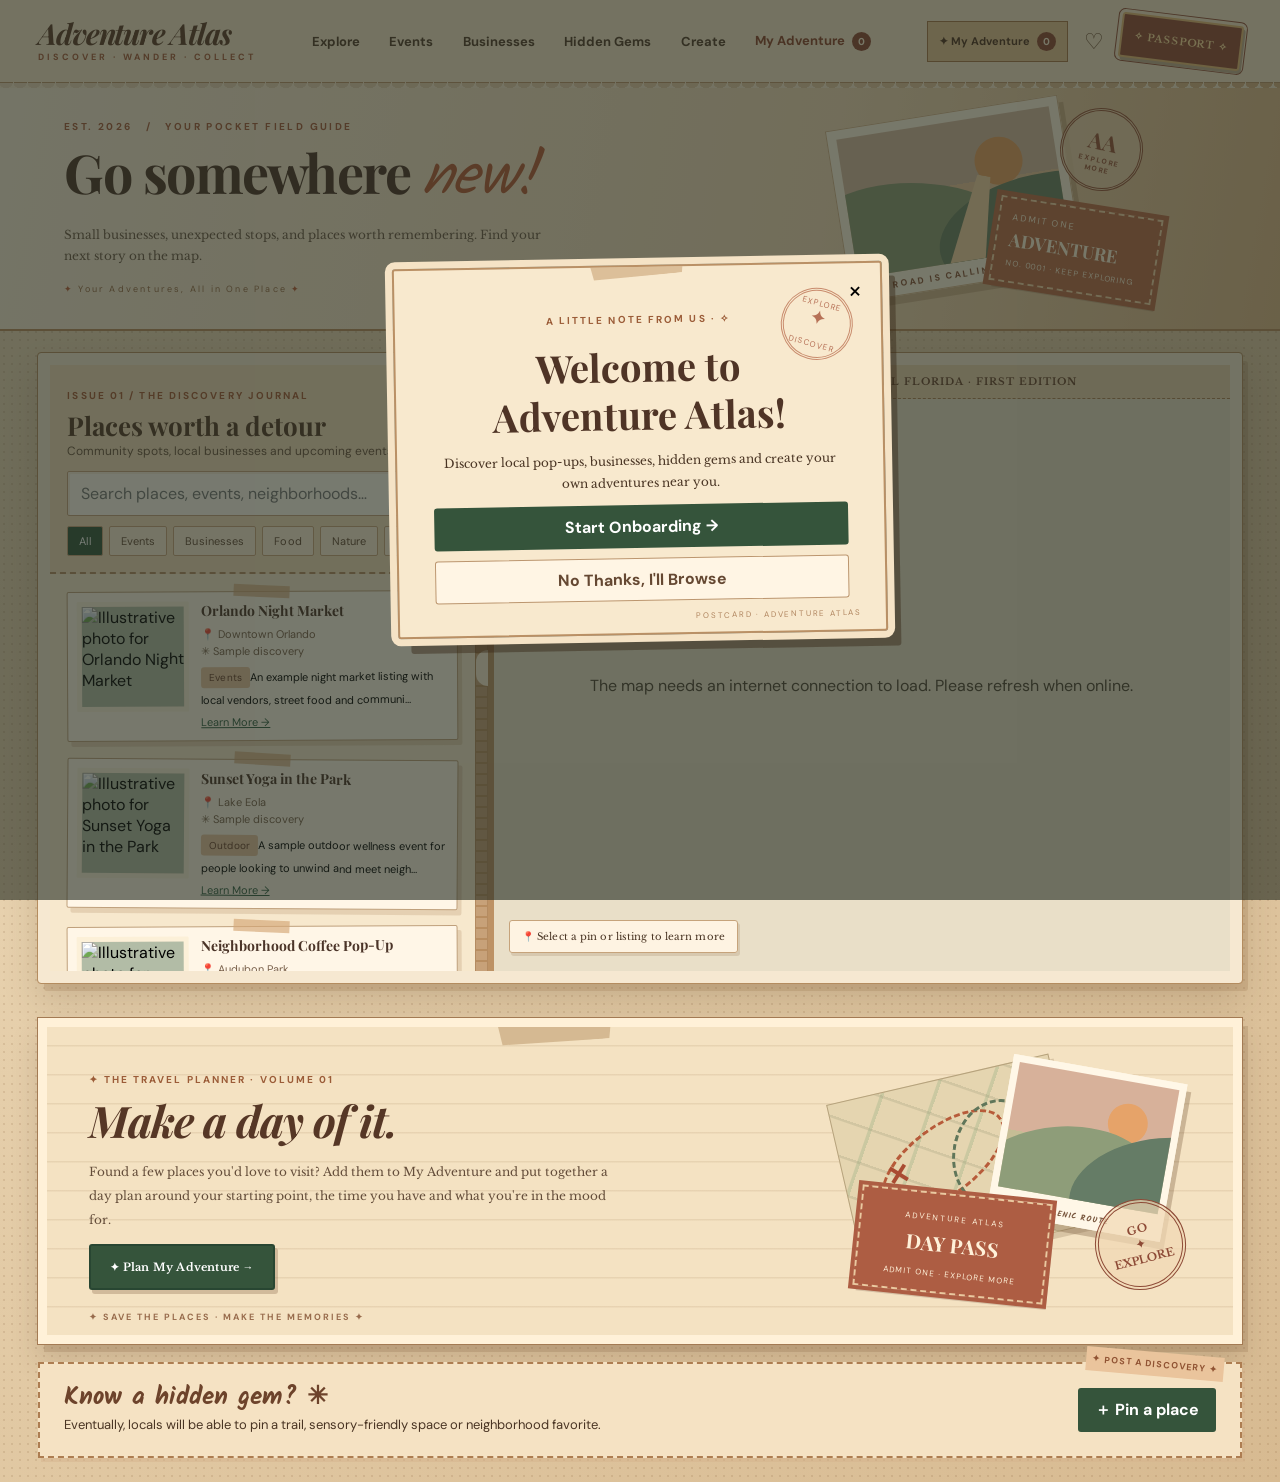
==== commit 955ed71f: "Rename index 4.html to index.html" ====
--- a/index.html
+++ b/index.html
@@ -218,6 +218,37 @@
 .adventure-empty{padding:20px;background:#fff7e8;border:1px dashed #c5a27a;text-align:center;font-size:12px;line-height:1.7}.adventure-disclaimer{font-size:10px!important;color:#795e49;margin-top:12px!important}
 @media(max-width:850px){.header-adventure{display:inline-block}.nav{display:none}.adventure-feature{padding:22px}.feature-ticket{width:165px}}
 @media(max-width:650px){.header-adventure{font-size:10px;padding:8px 6px}.header-actions{gap:5px}.passport{font-size:9px!important;padding:8px 5px!important}.adventure-feature{display:block}.feature-ticket{display:none}.adventure-controls{grid-template-columns:1fr}.adventure-dialog{padding:36px 18px!important}}
+
+/* Travel scrapbook redesign: map clipping, polaroid, tickets, handwritten details */
+.adventure-feature{position:relative;isolation:isolate;min-height:310px;overflow:hidden;background:#f4e2c2!important;background-image:repeating-linear-gradient(0deg,transparent 0 27px,#9c795025 28px 29px)!important;border:9px solid #fff1d8!important;outline:1px solid #a37a53;box-shadow:6px 8px 0 #8c69473b,0 16px 25px #4d35252b!important;padding:36px 42px!important}
+.adventure-feature:before{content:"";position:absolute;top:-10px;left:38%;height:26px;width:115px;background:#b08a5b77;transform:rotate(-5deg);clip-path:polygon(0 6%,100% 0,96% 100%,3% 91%)}
+.adventure-feature:after{content:"✦  SAVE THE PLACES · MAKE THE MEMORIES  ✦";position:absolute;bottom:12px;left:42px;font:700 9px 'DM Sans',sans-serif;letter-spacing:2px;color:#986c4d}
+.feature-text{max-width:530px;position:relative;z-index:1}
+.adventure-feature h2{font-size:clamp(33px,3.4vw,49px)!important;font-style:italic;line-height:1.15;letter-spacing:-1px;margin:8px 0 15px}
+.adventure-feature p{font-size:12px!important;line-height:2!important;color:#644d3a}
+.adventure-feature .action{font-family:'Libre Baskerville',serif;font-size:11px;letter-spacing:.2px;border:2px solid #284632;box-shadow:3px 4px 0 #8a6b4d55;padding:14px 19px}
+.travel-collage{width:340px;height:236px;position:relative;flex-shrink:0;margin-right:12px}
+.collage-map{position:absolute;left:4px;top:14px;width:228px;height:176px;background:#e5d5b0;background-image:repeating-linear-gradient(32deg,transparent 0 32px,#9a997743 33px 35px),repeating-linear-gradient(122deg,transparent 0 46px,#a5b68b69 47px 50px);border:1px solid #b7a37d;transform:rotate(-13deg);box-shadow:4px 6px 0 #6c4b3133}
+.map-track{position:absolute;width:145px;height:70px;border:3px dashed #b75b3a;border-radius:50%;left:28px;top:45px;transform:rotate(-24deg)}.map-track.track-two{width:90px;height:110px;left:110px;top:30px;border-color:#60765a;transform:rotate(24deg)}
+.map-x{position:absolute;left:42px;top:65px;color:#a94b32;font-size:28px;font-weight:700}.map-label{position:absolute;bottom:8px;left:12px;font:700 9px 'DM Sans',sans-serif;letter-spacing:2px;color:#665139}
+.collage-photo{position:absolute;right:4px;top:5px;width:176px;height:160px;background:#fff7e7;border:7px solid #fff7e7;border-bottom-width:27px;transform:rotate(10deg);box-shadow:5px 7px 0 #76573955}
+.photo-landscape{height:100%;position:relative;overflow:hidden;background:linear-gradient(#d7b19a 0 54%,#c6bd95 54%)}.photo-sun{position:absolute;right:25px;top:22px;width:40px;height:40px;border-radius:50%;background:#e6a369}
+.photo-mountain{position:absolute;bottom:-45px;left:-35px;width:190px;height:115px;background:#8e9d79;border-radius:50%;transform:rotate(-15deg)}.photo-mountain.two{left:70px;bottom:-38px;background:#657c66}
+.photo-caption{position:absolute;bottom:-23px;left:6px;font:700 8px 'Kalam',cursive;letter-spacing:1px;color:#79573e;white-space:nowrap}
+.collage-ticket{position:absolute;left:18px;bottom:4px;background:#ad5d43;color:#fff1d9;padding:10px 20px;width:191px;border:2px dashed #eac9a0;outline:4px solid #ad5d43;transform:rotate(6deg);box-shadow:4px 5px 0 #5b392d33;text-align:center}
+.collage-ticket small{font-size:8px;letter-spacing:2px}.collage-ticket strong{display:block;font:700 20px 'Playfair Display',serif;margin:4px}.collage-ticket span{font-size:8px;letter-spacing:1px}
+.collage-stamp{position:absolute;right:-7px;bottom:9px;border:4px double #8d4a36;border-radius:50%;width:91px;height:91px;display:grid;place-content:center;text-align:center;color:#8d4a36;background:#f2d9b5b8;transform:rotate(-15deg);font:700 11px/1.35 'Libre Baskerville',serif}
+.adventure-dialog{background:#f8ebd4!important;background-image:repeating-linear-gradient(0deg,transparent 0 32px,#c6a78130 33px 34px)!important;border-left:15px solid #a86b4c!important;box-shadow:12px 13px 0 #4b34284d!important}
+.adventure-dialog:after{content:"✦  THE ADVENTURE ATLAS · PLANNING NOTES  ✦";position:static;display:block;text-align:center;border-top:1px dashed #bda17b;padding-top:14px;margin-top:16px;font-size:9px;letter-spacing:2px;color:#936e51}
+.adventure-dialog h2{font-style:italic;border-bottom:2px double #b48e65;padding-bottom:14px}
+.adventure-controls{background:#f1dfbf;padding:15px;border:1px dashed #b18d64}
+.adventure-summary{background:#e3e9d8;border-left:4px solid #63815b;padding:14px}
+.adventure-stop{background:#fff8e8;box-shadow:2px 3px 0 #c4a17b66;transform:rotate(-.2deg)}
+.adventure-stop:nth-child(even){transform:rotate(.3deg)}
+.adventure-stop img{border:4px solid #f3e6d1;width:65px;height:65px}
+.adventure-lock{background:#eddbb9;position:relative;border:2px dashed #ac7c50;padding:26px 12px;transform:rotate(-.3deg)}
+@media(max-width:950px){.travel-collage{width:260px;transform:scale(.85);transform-origin:center right;margin-right:0}.feature-text{max-width:490px}}
+@media(max-width:650px){.adventure-feature{padding:25px 23px 43px!important;min-height:0}.adventure-feature:after{left:20px;font-size:7px}.travel-collage{display:none}.adventure-dialog{border-left-width:7px!important}}
 </style>
 </head>
 <body>
@@ -225,7 +256,7 @@
 <div class="reminder" id="reminder">Want a more personalized adventure? <button id="reminderStart">Complete onboarding →</button><button class="close-reminder" id="reminderClose" aria-label="Dismiss onboarding reminder">×</button></div>
 <section class="intro"><div class="intro-copy"><div class="eyebrow">EST. 2026 &nbsp; / &nbsp; YOUR POCKET FIELD GUIDE</div><h1>Go somewhere <em>new!</em></h1><p>Small businesses, unexpected stops, and places worth remembering. Find your next story on the map.</p><div class="hero-rule"><span>✦</span> Your Adventures, All in One Place <span>✦</span></div></div><div class="hero-collage" aria-hidden="true"><div class="hero-postcard"><div class="postcard-art"><span class="sun"></span><span class="hill hill-a"></span><span class="hill hill-b"></span><span class="path"></span></div><span class="postcard-caption">THE ROAD IS CALLING</span></div><div class="hero-ticket">ADMIT ONE <strong>ADVENTURE</strong><small>NO. 0001 · KEEP EXPLORING</small></div><div class="hero-seal">AA<span>EXPLORE<br>MORE</span></div></div></section>
 <main class="workspace" id="explore"><section class="sidebar" id="sidebar" aria-label="Scrollable discovery board"><div class="sidehead"><div class="eyebrow">ISSUE 01 / THE DISCOVERY JOURNAL</div><h2>Places worth a detour</h2><p>Community spots, local businesses and upcoming events</p><input class="search" id="search" type="search" placeholder="Search places, events, neighborhoods…" aria-label="Search listings"><div class="filterbar" id="filters"><button class="filter active" data-filter="All">All</button><button class="filter" data-filter="Events">Events</button><button class="filter" data-filter="Businesses">Businesses</button><button class="filter" data-filter="Food">Food</button><button class="filter" data-filter="Outdoor">Nature</button><button class="filter" data-filter="Hidden Gems">Hidden Gems</button><button class="filter" data-filter="Sensory Safe">Sensory Safe</button></div></div><div class="feed" id="feed" aria-live="polite"></div></section><div class="dragbar" id="dragbar" role="separator" tabindex="0" aria-label="Resize listings and map" aria-orientation="vertical" aria-valuemin="25" aria-valuemax="70" aria-valuenow="36"></div><div class="mapwrap"><div class="map-ribbon">THE EXPLORER’S MAP <span>✦</span> CENTRAL FLORIDA · FIRST EDITION</div><div class="map" id="map" aria-label="Interactive map of Orlando with sample discovery pins"></div><div class="map-legend">📍 Select a pin or listing to learn more</div></div><button class="mobile-switch" id="mobileSwitch">Expand listings ↑</button></main>
-<section class="adventure-feature" aria-labelledby="adventureFeatureTitle"><div class="feature-text"><div class="eyebrow">YOUR DAY · YOUR WAY</div><h2 id="adventureFeatureTitle">Make a day of it.</h2><p>Found a few places you'd love to visit? Add them to My Adventure and put together a day plan around your starting point, the time you have and what you're in the mood for.</p><button class="action" id="adventureFeatureButton">✦ Plan My Adventure →</button></div><div class="feature-ticket" aria-hidden="true"><small>ADVENTURE ATLAS · DAY PASS</small><strong>YOUR NEXT<br>ADVENTURE</strong><span>✦ ✦ ✦</span><div>START HERE → GO EXPLORE</div></div></section>
+<section class="adventure-feature" aria-labelledby="adventureFeatureTitle"><div class="feature-text"><div class="eyebrow">✦ THE TRAVEL PLANNER · VOLUME 01</div><h2 id="adventureFeatureTitle">Make a day of it.</h2><p>Found a few places you'd love to visit? Add them to My Adventure and put together a day plan around your starting point, the time you have and what you're in the mood for.</p><button class="action" id="adventureFeatureButton">✦ Plan My Adventure →</button></div><div class="travel-collage" aria-hidden="true"><div class="collage-map"><span class="map-track"></span><span class="map-track track-two"></span><span class="map-x">✕</span><span class="map-label">FIELD MAP · NO. 01</span></div><div class="collage-photo"><div class="photo-landscape"><span class="photo-sun"></span><span class="photo-mountain"></span><span class="photo-mountain two"></span></div><span class="photo-caption">TAKE THE SCENIC ROUTE</span></div><div class="collage-ticket"><small>ADVENTURE ATLAS</small><strong>DAY PASS</strong><span>ADMIT ONE · EXPLORE MORE</span></div><div class="collage-stamp">GO<br>✦<br>EXPLORE</div></div></section>
 <section class="board-footer" id="share"><div><h2>Know a hidden gem? ✳</h2><p>Eventually, locals will be able to pin a trail, sensory-friendly space or neighborhood favorite.</p></div><button class="action" id="contribute">＋ Pin a place</button></section>
 <div class="overlay" id="welcomeOverlay"><section class="dialog" role="dialog" aria-modal="true" aria-labelledby="welcomeTitle"><button class="x" id="welcomeX" aria-label="Close welcome popup">×</button><div id="welcomeContent"><div class="welcome-stamp" aria-hidden="true">EXPLORE<br><b>✦</b><br>DISCOVER</div><div class="eyebrow">A LITTLE NOTE FROM US · ✧</div><h2 id="welcomeTitle">Welcome to<br>Adventure Atlas!</h2><p>Discover local pop-ups, businesses, hidden gems and create your own adventures near you.</p><button class="action" id="startOnboarding">Start Onboarding →</button><button class="outline" id="skipWelcome">No Thanks, I'll Browse</button></div><div id="onboardingContent" class="hidden"><div class="eyebrow">YOUR OWN FIELD NOTES · VOL. 01</div><h2 id="onboardingTitle">Let's Personalize<br>Your Adventure!</h2><p>Just a few quick questions to help you discover new places.</p><div class="formfield"><label for="zip">What's your ZIP code?</label><input id="zip" inputmode="numeric" maxlength="5" placeholder="e.g. 32801"></div><div class="formfield"><label>What are you interested in?</label><div class="chips" id="interestChips"><button class="chip" aria-pressed="false">Pop-Up Events</button><button class="chip" aria-pressed="false">Food & Drink</button><button class="chip" aria-pressed="false">Outdoor & Nature</button><button class="chip" aria-pressed="false">Local Businesses</button><button class="chip" aria-pressed="false">Hidden Gems</button><button class="chip" aria-pressed="false">Sensory Safe</button></div></div><button class="action" id="saveOnboarding">Save Preferences →</button><button class="outline" id="skipOnboarding">Skip for Now</button></div></section></div>
 <div class="overlay hidden" id="detailOverlay"><section class="dialog detail" role="dialog" aria-modal="true" aria-labelledby="detailTitle"><button class="x" id="detailClose" aria-label="Close place details">×</button><img id="detailImage" src="" alt=""><span class="detail-tag" id="detailCategory"></span><h2 id="detailTitle"></h2><p class="small" id="detailLocation"></p><p id="detailDescription"></p><p class="small" id="detailAccess"></p><div class="detail-actions"><button class="action" id="detailSave">♡ Save</button><button class="outline" id="detailShare">↗ Share</button><button class="outline" id="detailAdd">＋ Add to Adventure</button></div></section></div>
@@ -368,4 +399,4 @@
 document.addEventListener('keydown',e=>{if(e.key==='Escape'){if(!adventureOverlay.classList.contains('hidden'))closeAdventure();else if(!boardOverlay.classList.contains('hidden'))byId('boardClose').click();else if(!createOverlay.classList.contains('hidden'))byId('createClose').click();else if(!byId('detailOverlay').classList.contains('hidden'))byId('detailClose').click();else if(!byId('passportOverlay').classList.contains('hidden'))byId('passportClose').click();else if(!byId('welcomeOverlay').classList.contains('hidden'))hideWelcome()}});renderFeed();initMap();
 </script>
 </body>
-</html>+</html>
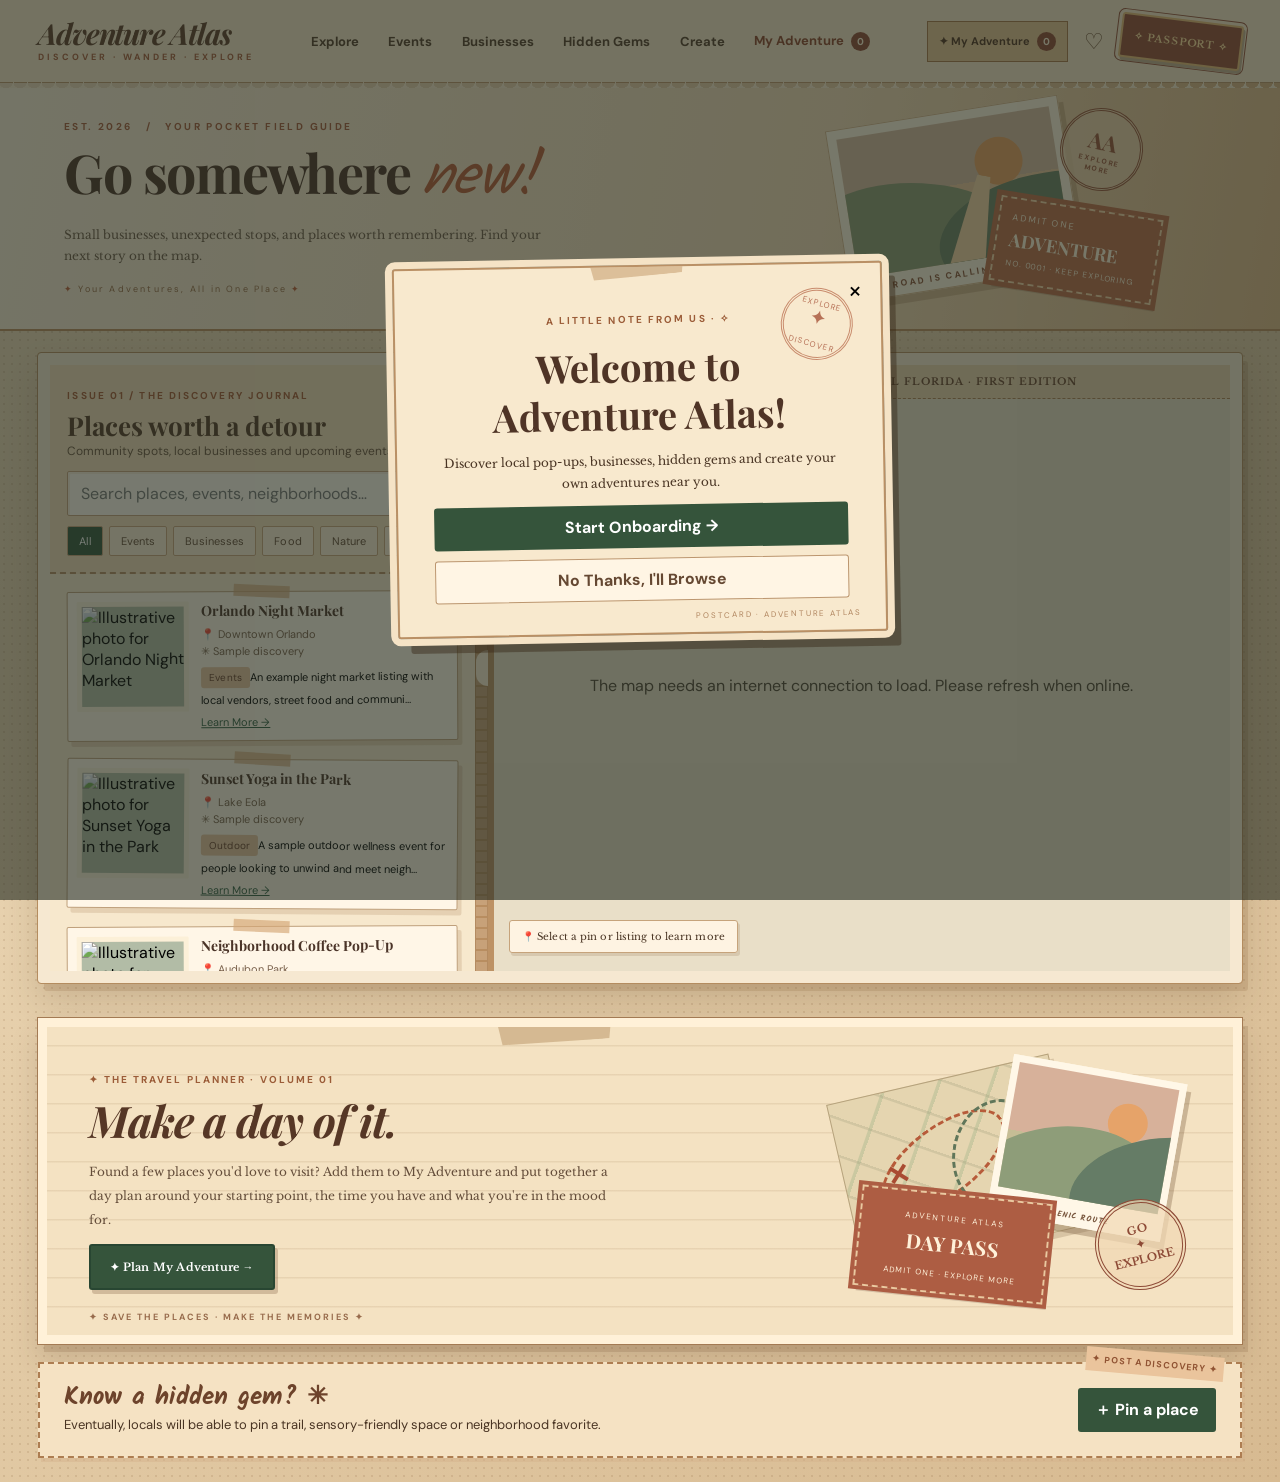
==== commit 356c81d6: "Update index.html" ====
--- a/index.html
+++ b/index.html
@@ -252,7 +252,7 @@
 </style>
 </head>
 <body>
-<header id="top"><a class="brand" href="#top">Adventure Atlas<small>DISCOVER · WANDER · COLLECT</small></a><nav class="nav" aria-label="Main navigation"><button class="nav-link" data-board="Explore">Explore</button><button class="nav-link" data-board="Events">Events</button><button class="nav-link" data-board="Businesses">Businesses</button><button class="nav-link" data-board="Hidden Gems">Hidden Gems</button><button class="nav-link" data-board="Create">Create</button><button class="nav-link adventure-nav" id="adventureNav">My Adventure <span id="adventureCount">0</span></button></nav><div class="header-actions"><button class="header-adventure" id="adventureHeader">✦ My Adventure <span id="adventureHeaderCount">0</span></button><button class="plain-icon" id="savedButton" aria-label="Show saved places">♡</button><button class="passport" id="passportButton">✧ PASSPORT ✧</button></div></header>
+<header id="top"><a class="brand" href="#top">Adventure Atlas<small>DISCOVER · WANDER · EXPLORE</small></a><nav class="nav" aria-label="Main navigation"><button class="nav-link" data-board="Explore">Explore</button><button class="nav-link" data-board="Events">Events</button><button class="nav-link" data-board="Businesses">Businesses</button><button class="nav-link" data-board="Hidden Gems">Hidden Gems</button><button class="nav-link" data-board="Create">Create</button><button class="nav-link adventure-nav" id="adventureNav">My Adventure <span id="adventureCount">0</span></button></nav><div class="header-actions"><button class="header-adventure" id="adventureHeader">✦ My Adventure <span id="adventureHeaderCount">0</span></button><button class="plain-icon" id="savedButton" aria-label="Show saved places">♡</button><button class="passport" id="passportButton">✧ PASSPORT ✧</button></div></header>
 <div class="reminder" id="reminder">Want a more personalized adventure? <button id="reminderStart">Complete onboarding →</button><button class="close-reminder" id="reminderClose" aria-label="Dismiss onboarding reminder">×</button></div>
 <section class="intro"><div class="intro-copy"><div class="eyebrow">EST. 2026 &nbsp; / &nbsp; YOUR POCKET FIELD GUIDE</div><h1>Go somewhere <em>new!</em></h1><p>Small businesses, unexpected stops, and places worth remembering. Find your next story on the map.</p><div class="hero-rule"><span>✦</span> Your Adventures, All in One Place <span>✦</span></div></div><div class="hero-collage" aria-hidden="true"><div class="hero-postcard"><div class="postcard-art"><span class="sun"></span><span class="hill hill-a"></span><span class="hill hill-b"></span><span class="path"></span></div><span class="postcard-caption">THE ROAD IS CALLING</span></div><div class="hero-ticket">ADMIT ONE <strong>ADVENTURE</strong><small>NO. 0001 · KEEP EXPLORING</small></div><div class="hero-seal">AA<span>EXPLORE<br>MORE</span></div></div></section>
 <main class="workspace" id="explore"><section class="sidebar" id="sidebar" aria-label="Scrollable discovery board"><div class="sidehead"><div class="eyebrow">ISSUE 01 / THE DISCOVERY JOURNAL</div><h2>Places worth a detour</h2><p>Community spots, local businesses and upcoming events</p><input class="search" id="search" type="search" placeholder="Search places, events, neighborhoods…" aria-label="Search listings"><div class="filterbar" id="filters"><button class="filter active" data-filter="All">All</button><button class="filter" data-filter="Events">Events</button><button class="filter" data-filter="Businesses">Businesses</button><button class="filter" data-filter="Food">Food</button><button class="filter" data-filter="Outdoor">Nature</button><button class="filter" data-filter="Hidden Gems">Hidden Gems</button><button class="filter" data-filter="Sensory Safe">Sensory Safe</button></div></div><div class="feed" id="feed" aria-live="polite"></div></section><div class="dragbar" id="dragbar" role="separator" tabindex="0" aria-label="Resize listings and map" aria-orientation="vertical" aria-valuemin="25" aria-valuemax="70" aria-valuenow="36"></div><div class="mapwrap"><div class="map-ribbon">THE EXPLORER’S MAP <span>✦</span> CENTRAL FLORIDA · FIRST EDITION</div><div class="map" id="map" aria-label="Interactive map of Orlando with sample discovery pins"></div><div class="map-legend">📍 Select a pin or listing to learn more</div></div><button class="mobile-switch" id="mobileSwitch">Expand listings ↑</button></main>
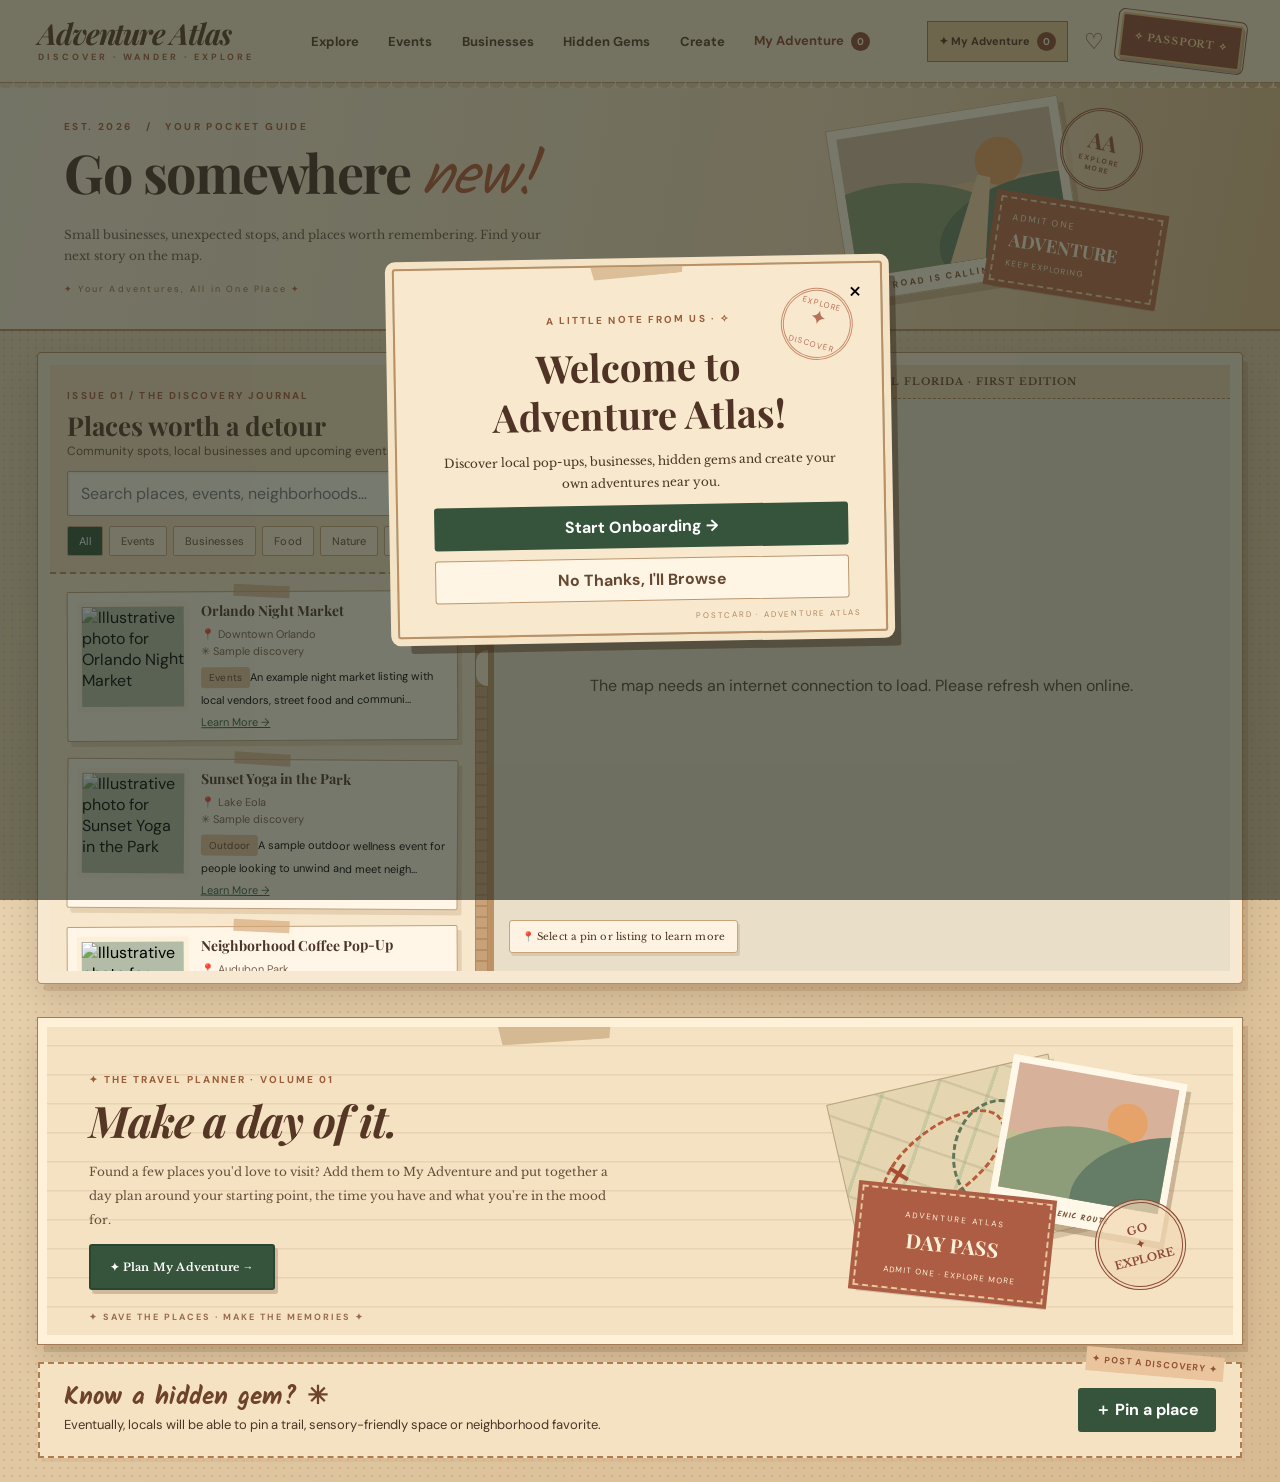
==== commit fadeff64: "Update index.html" ====
--- a/index.html
+++ b/index.html
@@ -254,7 +254,7 @@
 <body>
 <header id="top"><a class="brand" href="#top">Adventure Atlas<small>DISCOVER · WANDER · EXPLORE</small></a><nav class="nav" aria-label="Main navigation"><button class="nav-link" data-board="Explore">Explore</button><button class="nav-link" data-board="Events">Events</button><button class="nav-link" data-board="Businesses">Businesses</button><button class="nav-link" data-board="Hidden Gems">Hidden Gems</button><button class="nav-link" data-board="Create">Create</button><button class="nav-link adventure-nav" id="adventureNav">My Adventure <span id="adventureCount">0</span></button></nav><div class="header-actions"><button class="header-adventure" id="adventureHeader">✦ My Adventure <span id="adventureHeaderCount">0</span></button><button class="plain-icon" id="savedButton" aria-label="Show saved places">♡</button><button class="passport" id="passportButton">✧ PASSPORT ✧</button></div></header>
 <div class="reminder" id="reminder">Want a more personalized adventure? <button id="reminderStart">Complete onboarding →</button><button class="close-reminder" id="reminderClose" aria-label="Dismiss onboarding reminder">×</button></div>
-<section class="intro"><div class="intro-copy"><div class="eyebrow">EST. 2026 &nbsp; / &nbsp; YOUR POCKET FIELD GUIDE</div><h1>Go somewhere <em>new!</em></h1><p>Small businesses, unexpected stops, and places worth remembering. Find your next story on the map.</p><div class="hero-rule"><span>✦</span> Your Adventures, All in One Place <span>✦</span></div></div><div class="hero-collage" aria-hidden="true"><div class="hero-postcard"><div class="postcard-art"><span class="sun"></span><span class="hill hill-a"></span><span class="hill hill-b"></span><span class="path"></span></div><span class="postcard-caption">THE ROAD IS CALLING</span></div><div class="hero-ticket">ADMIT ONE <strong>ADVENTURE</strong><small>NO. 0001 · KEEP EXPLORING</small></div><div class="hero-seal">AA<span>EXPLORE<br>MORE</span></div></div></section>
+<section class="intro"><div class="intro-copy"><div class="eyebrow">EST. 2026 &nbsp; / &nbsp; YOUR POCKET GUIDE</div><h1>Go somewhere <em>new!</em></h1><p>Small businesses, unexpected stops, and places worth remembering. Find your next story on the map.</p><div class="hero-rule"><span>✦</span> Your Adventures, All in One Place <span>✦</span></div></div><div class="hero-collage" aria-hidden="true"><div class="hero-postcard"><div class="postcard-art"><span class="sun"></span><span class="hill hill-a"></span><span class="hill hill-b"></span><span class="path"></span></div><span class="postcard-caption">THE ROAD IS CALLING</span></div><div class="hero-ticket">ADMIT ONE <strong>ADVENTURE</strong><small>KEEP EXPLORING</small></div><div class="hero-seal">AA<span>EXPLORE<br>MORE</span></div></div></section>
 <main class="workspace" id="explore"><section class="sidebar" id="sidebar" aria-label="Scrollable discovery board"><div class="sidehead"><div class="eyebrow">ISSUE 01 / THE DISCOVERY JOURNAL</div><h2>Places worth a detour</h2><p>Community spots, local businesses and upcoming events</p><input class="search" id="search" type="search" placeholder="Search places, events, neighborhoods…" aria-label="Search listings"><div class="filterbar" id="filters"><button class="filter active" data-filter="All">All</button><button class="filter" data-filter="Events">Events</button><button class="filter" data-filter="Businesses">Businesses</button><button class="filter" data-filter="Food">Food</button><button class="filter" data-filter="Outdoor">Nature</button><button class="filter" data-filter="Hidden Gems">Hidden Gems</button><button class="filter" data-filter="Sensory Safe">Sensory Safe</button></div></div><div class="feed" id="feed" aria-live="polite"></div></section><div class="dragbar" id="dragbar" role="separator" tabindex="0" aria-label="Resize listings and map" aria-orientation="vertical" aria-valuemin="25" aria-valuemax="70" aria-valuenow="36"></div><div class="mapwrap"><div class="map-ribbon">THE EXPLORER’S MAP <span>✦</span> CENTRAL FLORIDA · FIRST EDITION</div><div class="map" id="map" aria-label="Interactive map of Orlando with sample discovery pins"></div><div class="map-legend">📍 Select a pin or listing to learn more</div></div><button class="mobile-switch" id="mobileSwitch">Expand listings ↑</button></main>
 <section class="adventure-feature" aria-labelledby="adventureFeatureTitle"><div class="feature-text"><div class="eyebrow">✦ THE TRAVEL PLANNER · VOLUME 01</div><h2 id="adventureFeatureTitle">Make a day of it.</h2><p>Found a few places you'd love to visit? Add them to My Adventure and put together a day plan around your starting point, the time you have and what you're in the mood for.</p><button class="action" id="adventureFeatureButton">✦ Plan My Adventure →</button></div><div class="travel-collage" aria-hidden="true"><div class="collage-map"><span class="map-track"></span><span class="map-track track-two"></span><span class="map-x">✕</span><span class="map-label">FIELD MAP · NO. 01</span></div><div class="collage-photo"><div class="photo-landscape"><span class="photo-sun"></span><span class="photo-mountain"></span><span class="photo-mountain two"></span></div><span class="photo-caption">TAKE THE SCENIC ROUTE</span></div><div class="collage-ticket"><small>ADVENTURE ATLAS</small><strong>DAY PASS</strong><span>ADMIT ONE · EXPLORE MORE</span></div><div class="collage-stamp">GO<br>✦<br>EXPLORE</div></div></section>
 <section class="board-footer" id="share"><div><h2>Know a hidden gem? ✳</h2><p>Eventually, locals will be able to pin a trail, sensory-friendly space or neighborhood favorite.</p></div><button class="action" id="contribute">＋ Pin a place</button></section>
